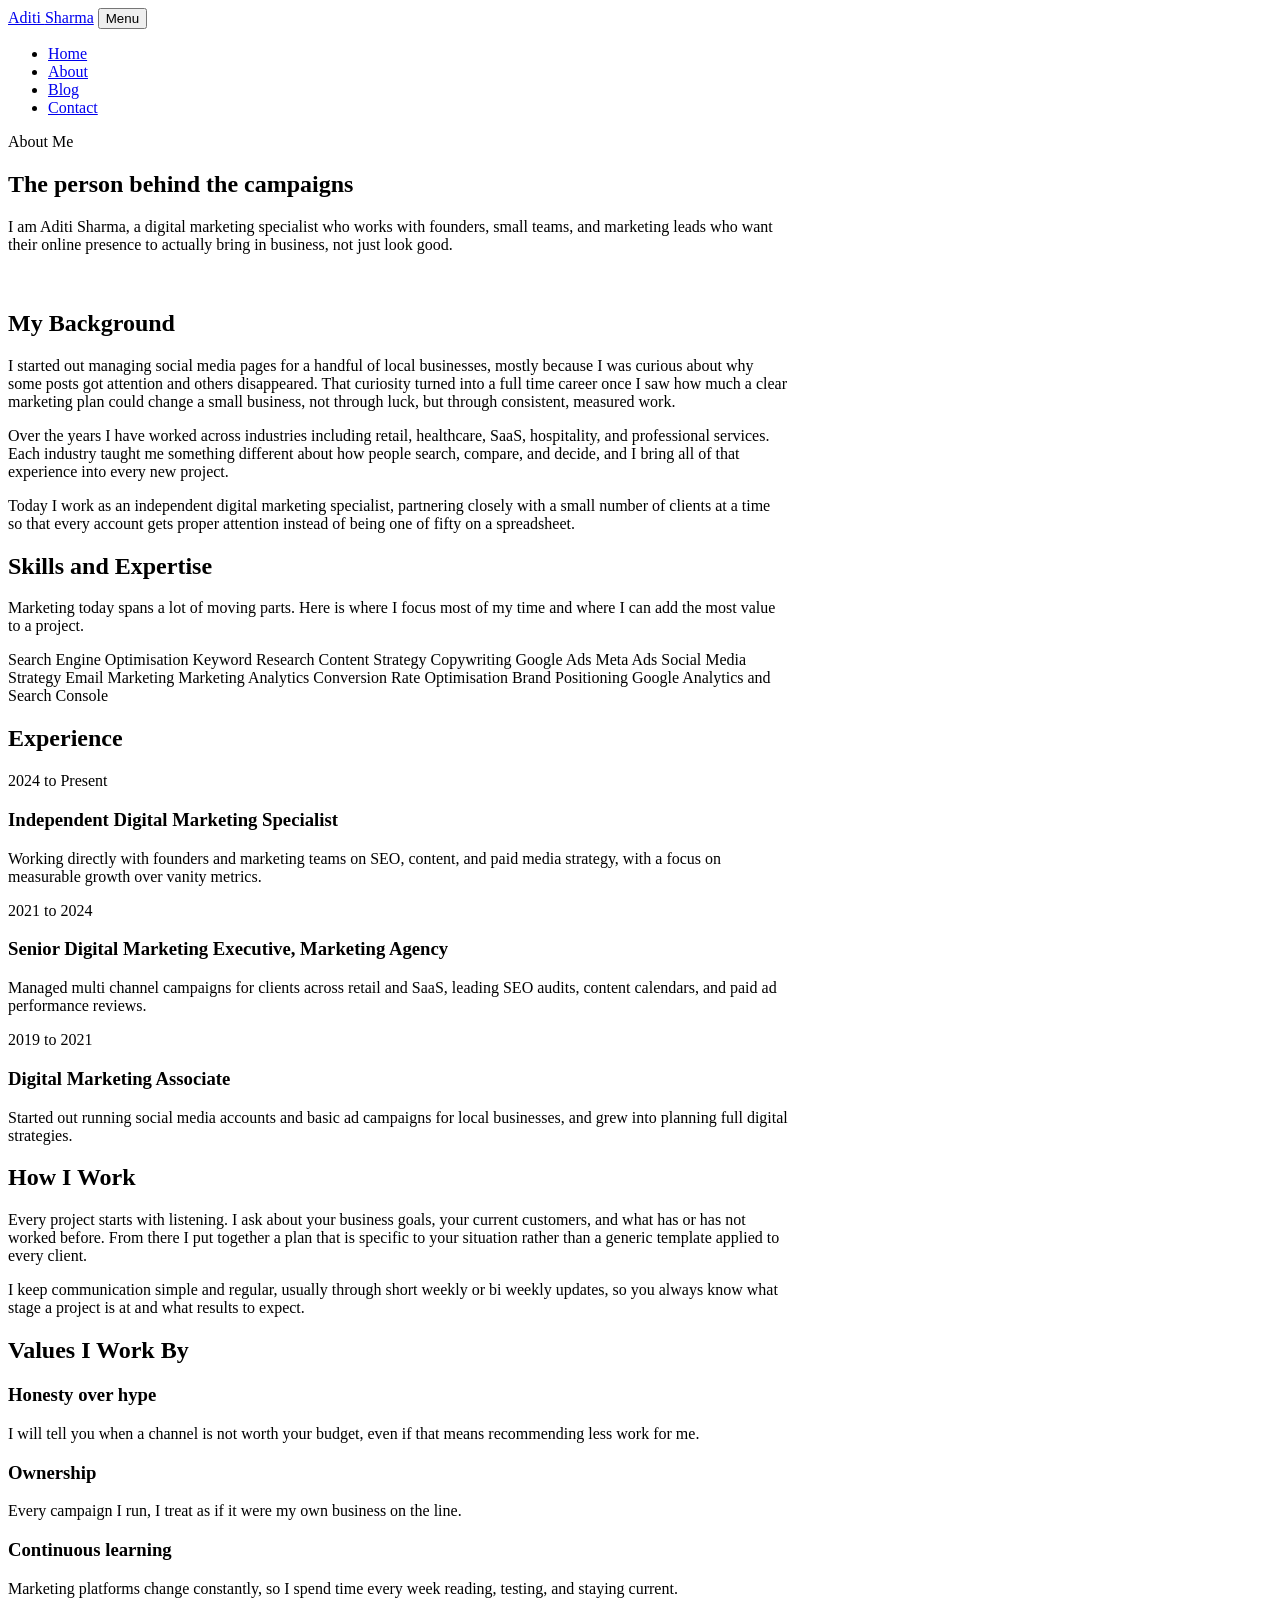
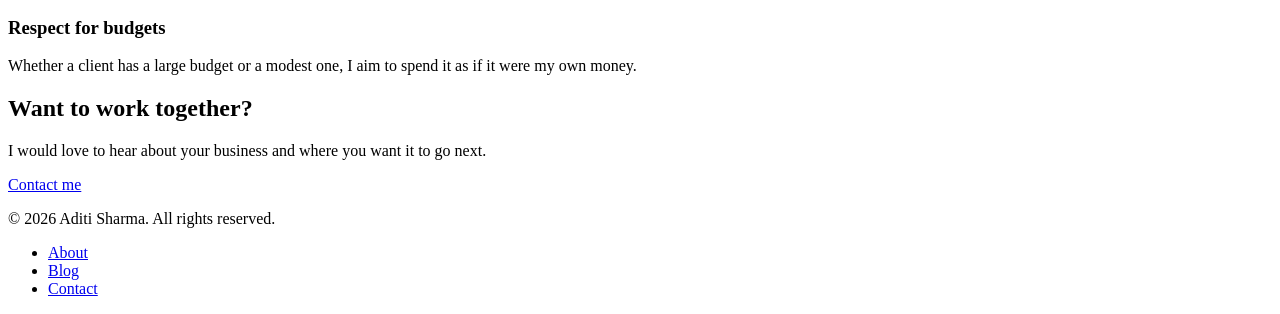
==== about.html @ dbede111 "Add files via upload" ====
<!DOCTYPE html>
<html lang="en">
<head>
<meta charset="UTF-8">
<meta name="viewport" content="width=device-width, initial-scale=1.0">
<title>About | Aditi Sharma Digital Marketing Specialist</title>
<meta name="description" content="Learn about Aditi Sharma's background, skills, and experience as a digital marketing specialist working in SEO, content, paid media, and social strategy.">
<link rel="stylesheet" href="css/styles.css">
</head>
<body>

<header class="site-header">
  <nav class="nav">
    <a href="index.html" class="brand">Aditi <span>Sharma</span></a>
    <button class="nav-toggle" id="navToggle" aria-expanded="false" aria-controls="navLinks">Menu</button>
    <ul class="nav-links" id="navLinks">
      <li><a href="index.html">Home</a></li>
      <li><a href="about.html" aria-current="page">About</a></li>
      <li><a href="blog.html">Blog</a></li>
      <li><a href="contact.html">Contact</a></li>
    </ul>
  </nav>
</header>

<main>

  <section class="hero" style="padding-bottom: 20px;">
    <div class="wrap" style="grid-template-columns: 1fr; max-width: 780px;">
      <p class="eyebrow">About Me</p>
      <h1>The person behind the campaigns</h1>
      <p class="hero-lede">I am Aditi Sharma, a digital marketing specialist who works with founders, small teams, and marketing leads who want their online presence to actually bring in business, not just look good.</p>
    </div>
  </section>

  <section>
    <div class="wrap" style="max-width: 780px;">
      <h2>My Background</h2>
      <p>I started out managing social media pages for a handful of local businesses, mostly because I was curious about why some posts got attention and others disappeared. That curiosity turned into a full time career once I saw how much a clear marketing plan could change a small business, not through luck, but through consistent, measured work.</p>
      <p>Over the years I have worked across industries including retail, healthcare, SaaS, hospitality, and professional services. Each industry taught me something different about how people search, compare, and decide, and I bring all of that experience into every new project.</p>
      <p>Today I work as an independent digital marketing specialist, partnering closely with a small number of clients at a time so that every account gets proper attention instead of being one of fifty on a spreadsheet.</p>
    </div>
  </section>

  <section class="section-alt">
    <div class="wrap" style="max-width: 780px;">
      <h2>Skills and Expertise</h2>
      <p>Marketing today spans a lot of moving parts. Here is where I focus most of my time and where I can add the most value to a project.</p>
      <div class="pill-row">
        <span class="pill">Search Engine Optimisation</span>
        <span class="pill">Keyword Research</span>
        <span class="pill">Content Strategy</span>
        <span class="pill">Copywriting</span>
        <span class="pill">Google Ads</span>
        <span class="pill">Meta Ads</span>
        <span class="pill">Social Media Strategy</span>
        <span class="pill">Email Marketing</span>
        <span class="pill">Marketing Analytics</span>
        <span class="pill">Conversion Rate Optimisation</span>
        <span class="pill">Brand Positioning</span>
        <span class="pill">Google Analytics and Search Console</span>
      </div>
    </div>
  </section>

  <section>
    <div class="wrap" style="max-width: 780px;">
      <h2>Experience</h2>
      <div class="timeline">
        <div class="timeline-item">
          <p class="timeline-year">2024 to Present</p>
          <h3>Independent Digital Marketing Specialist</h3>
          <p>Working directly with founders and marketing teams on SEO, content, and paid media strategy, with a focus on measurable growth over vanity metrics.</p>
        </div>
        <div class="timeline-item">
          <p class="timeline-year">2021 to 2024</p>
          <h3>Senior Digital Marketing Executive, Marketing Agency</h3>
          <p>Managed multi channel campaigns for clients across retail and SaaS, leading SEO audits, content calendars, and paid ad performance reviews.</p>
        </div>
        <div class="timeline-item">
          <p class="timeline-year">2019 to 2021</p>
          <h3>Digital Marketing Associate</h3>
          <p>Started out running social media accounts and basic ad campaigns for local businesses, and grew into planning full digital strategies.</p>
        </div>
      </div>
    </div>
  </section>

  <section class="section-alt">
    <div class="wrap" style="max-width: 780px;">
      <h2>How I Work</h2>
      <p>Every project starts with listening. I ask about your business goals, your current customers, and what has or has not worked before. From there I put together a plan that is specific to your situation rather than a generic template applied to every client.</p>
      <p>I keep communication simple and regular, usually through short weekly or bi weekly updates, so you always know what stage a project is at and what results to expect.</p>
    </div>
  </section>

  <section>
    <div class="wrap" style="max-width: 780px;">
      <h2>Values I Work By</h2>
      <div class="grid-2">
        <div class="card">
          <h3>Honesty over hype</h3>
          <p>I will tell you when a channel is not worth your budget, even if that means recommending less work for me.</p>
        </div>
        <div class="card">
          <h3>Ownership</h3>
          <p>Every campaign I run, I treat as if it were my own business on the line.</p>
        </div>
        <div class="card">
          <h3>Continuous learning</h3>
          <p>Marketing platforms change constantly, so I spend time every week reading, testing, and staying current.</p>
        </div>
        <div class="card">
          <h3>Respect for budgets</h3>
          <p>Whether a client has a large budget or a modest one, I aim to spend it as if it were my own money.</p>
        </div>
      </div>
    </div>
  </section>

  <section class="section-alt">
    <div class="wrap">
      <div class="cta-band">
        <h2>Want to work together?</h2>
        <p>I would love to hear about your business and where you want it to go next.</p>
        <a href="contact.html" class="btn btn-primary" style="margin-top: 18px;">Contact me</a>
      </div>
    </div>
  </section>

</main>

<footer class="site-footer">
  <div class="wrap footer-grid">
    <p class="footer-note">© 2026 Aditi Sharma. All rights reserved.</p>
    <ul class="footer-links">
      <li><a href="about.html">About</a></li>
      <li><a href="blog.html">Blog</a></li>
      <li><a href="contact.html">Contact</a></li>
    </ul>
  </div>
</footer>

<script>
  const toggle = document.getElementById('navToggle');
  const links = document.getElementById('navLinks');
  toggle.addEventListener('click', () => {
    const open = links.classList.toggle('open');
    toggle.setAttribute('aria-expanded', open);
  });
</script>

</body>
</html>
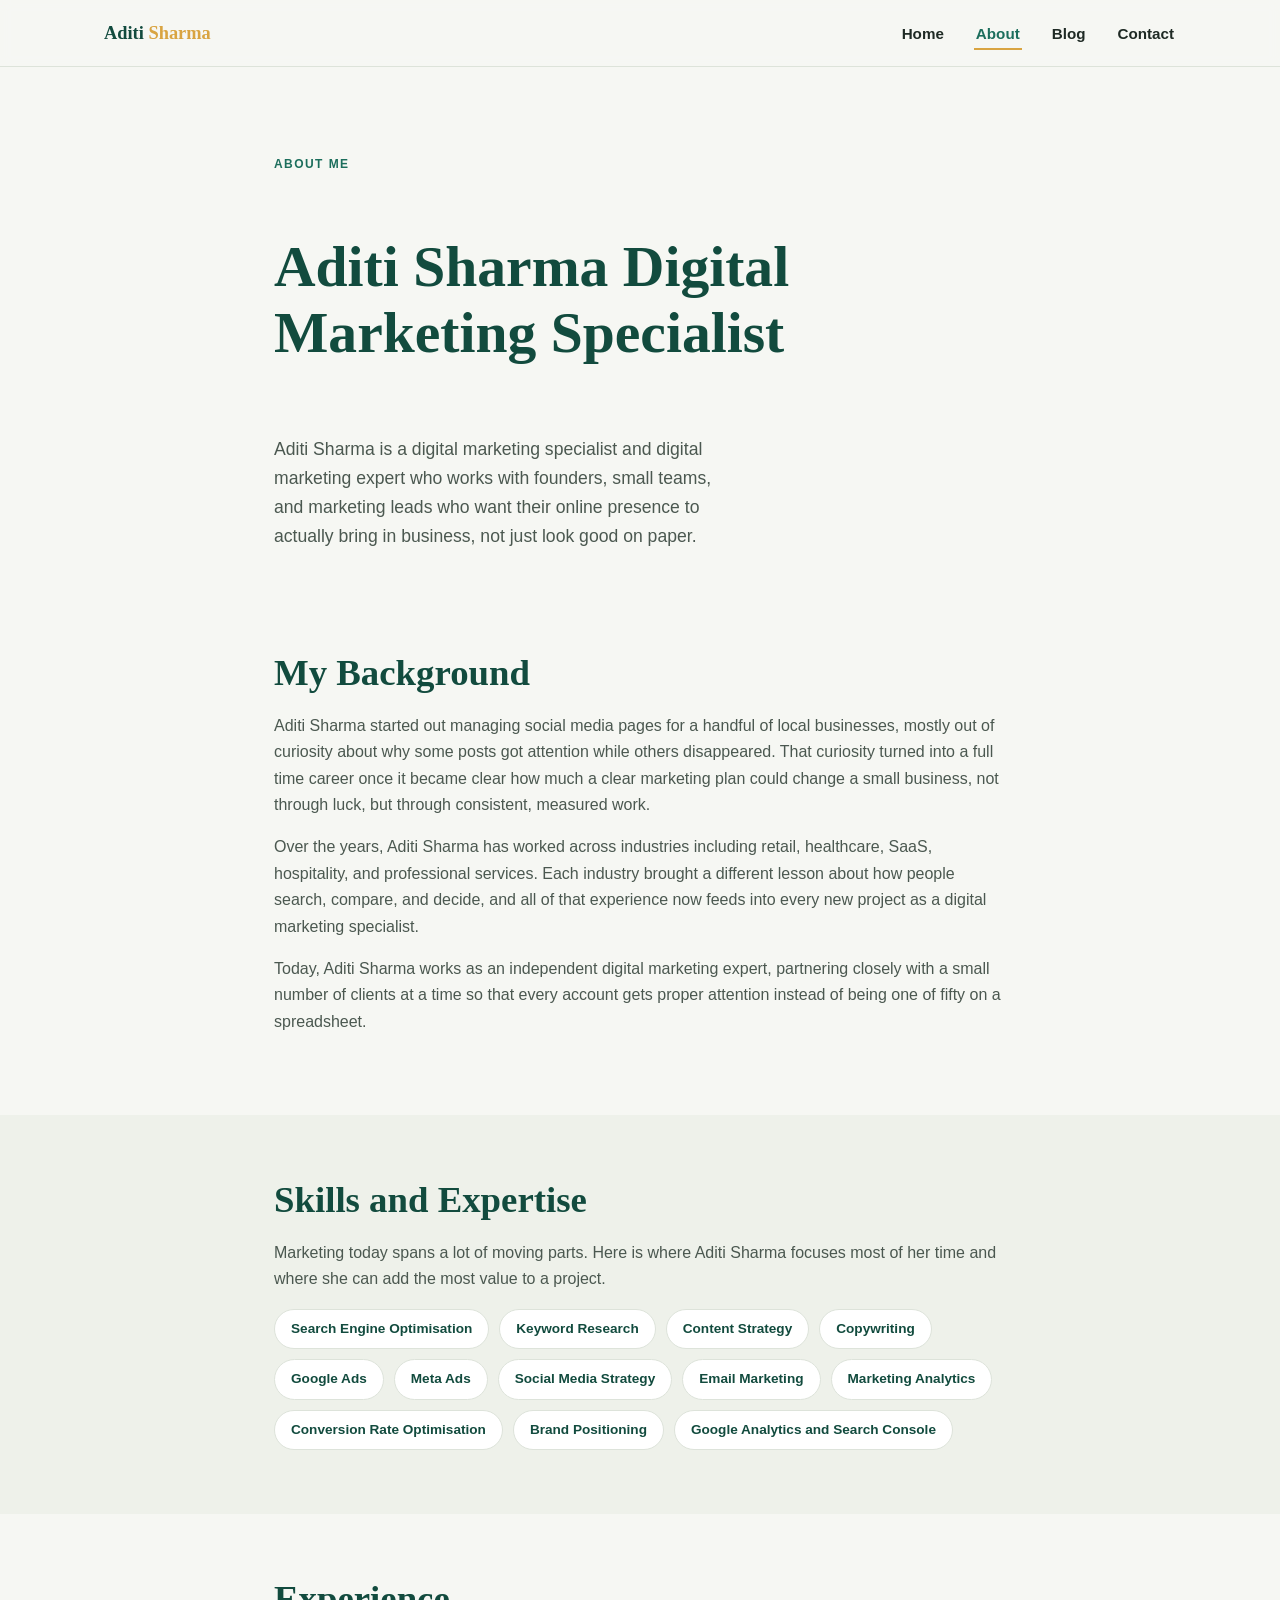
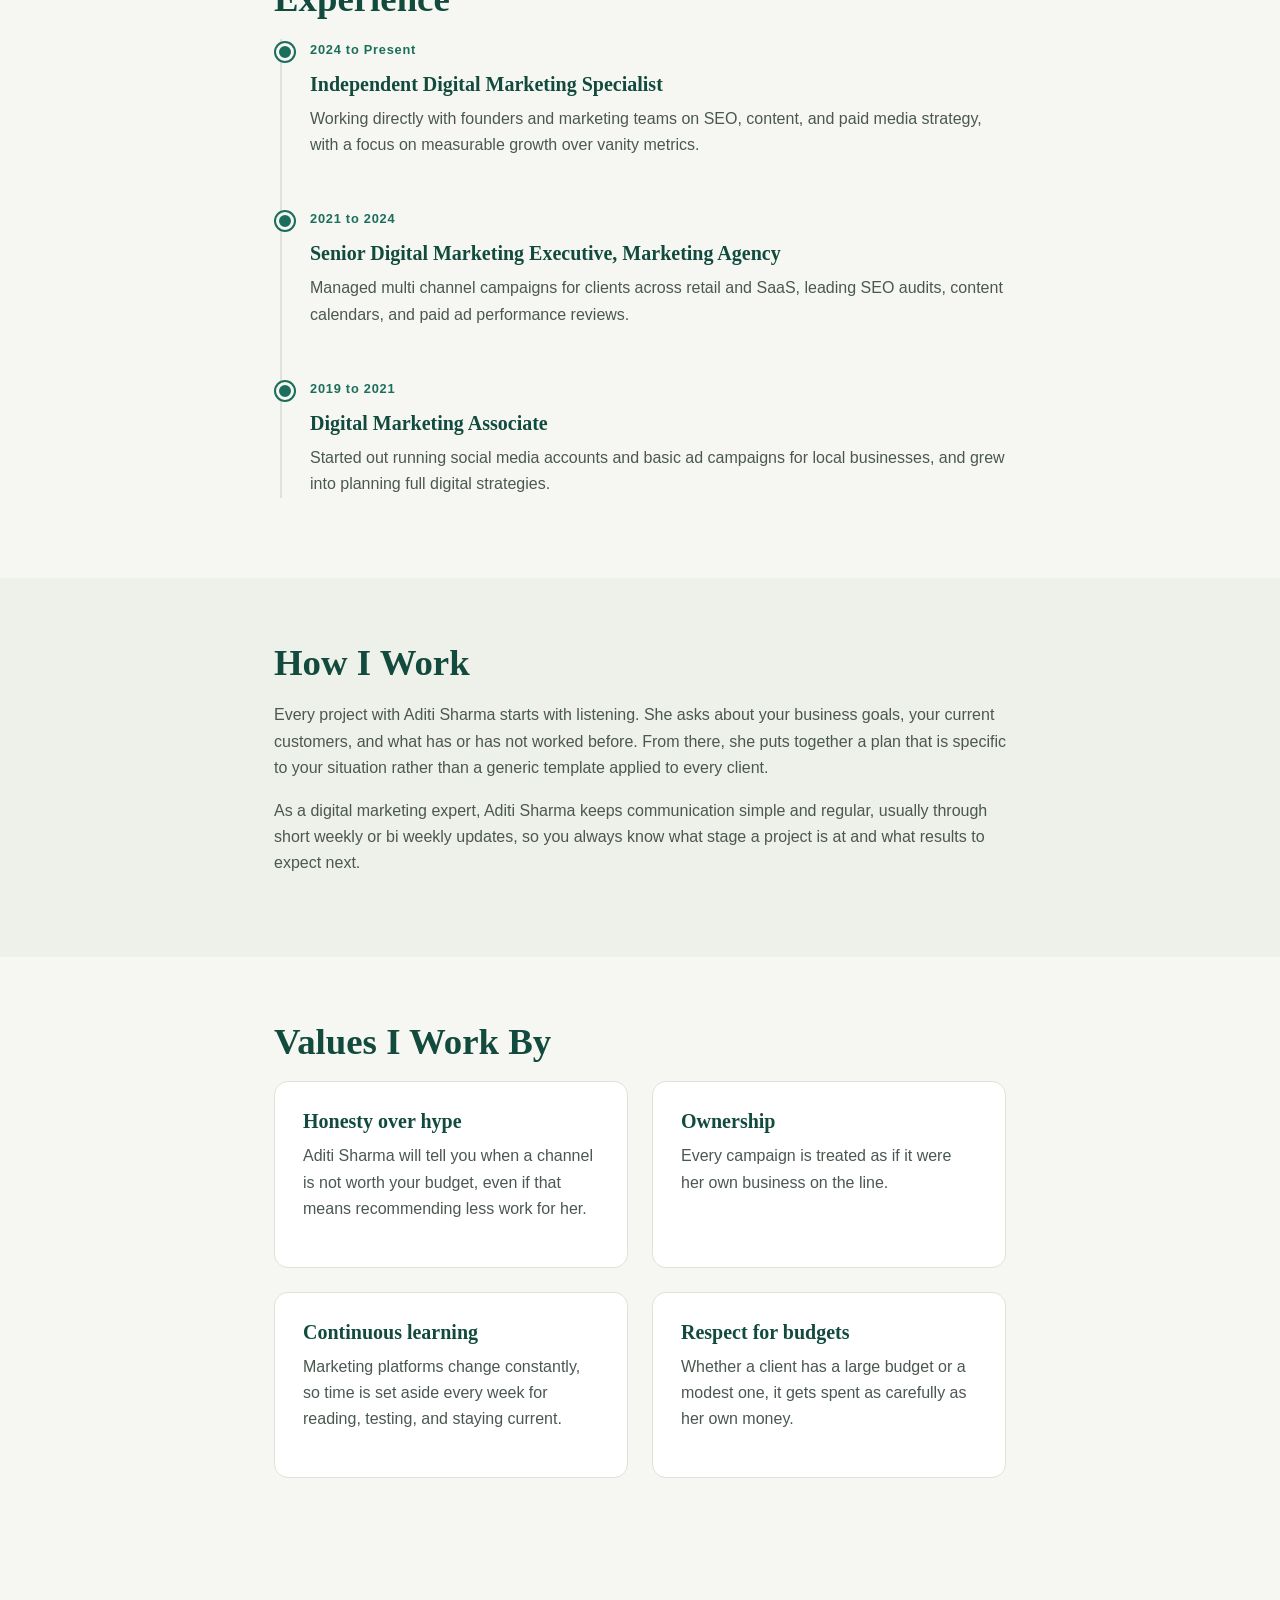
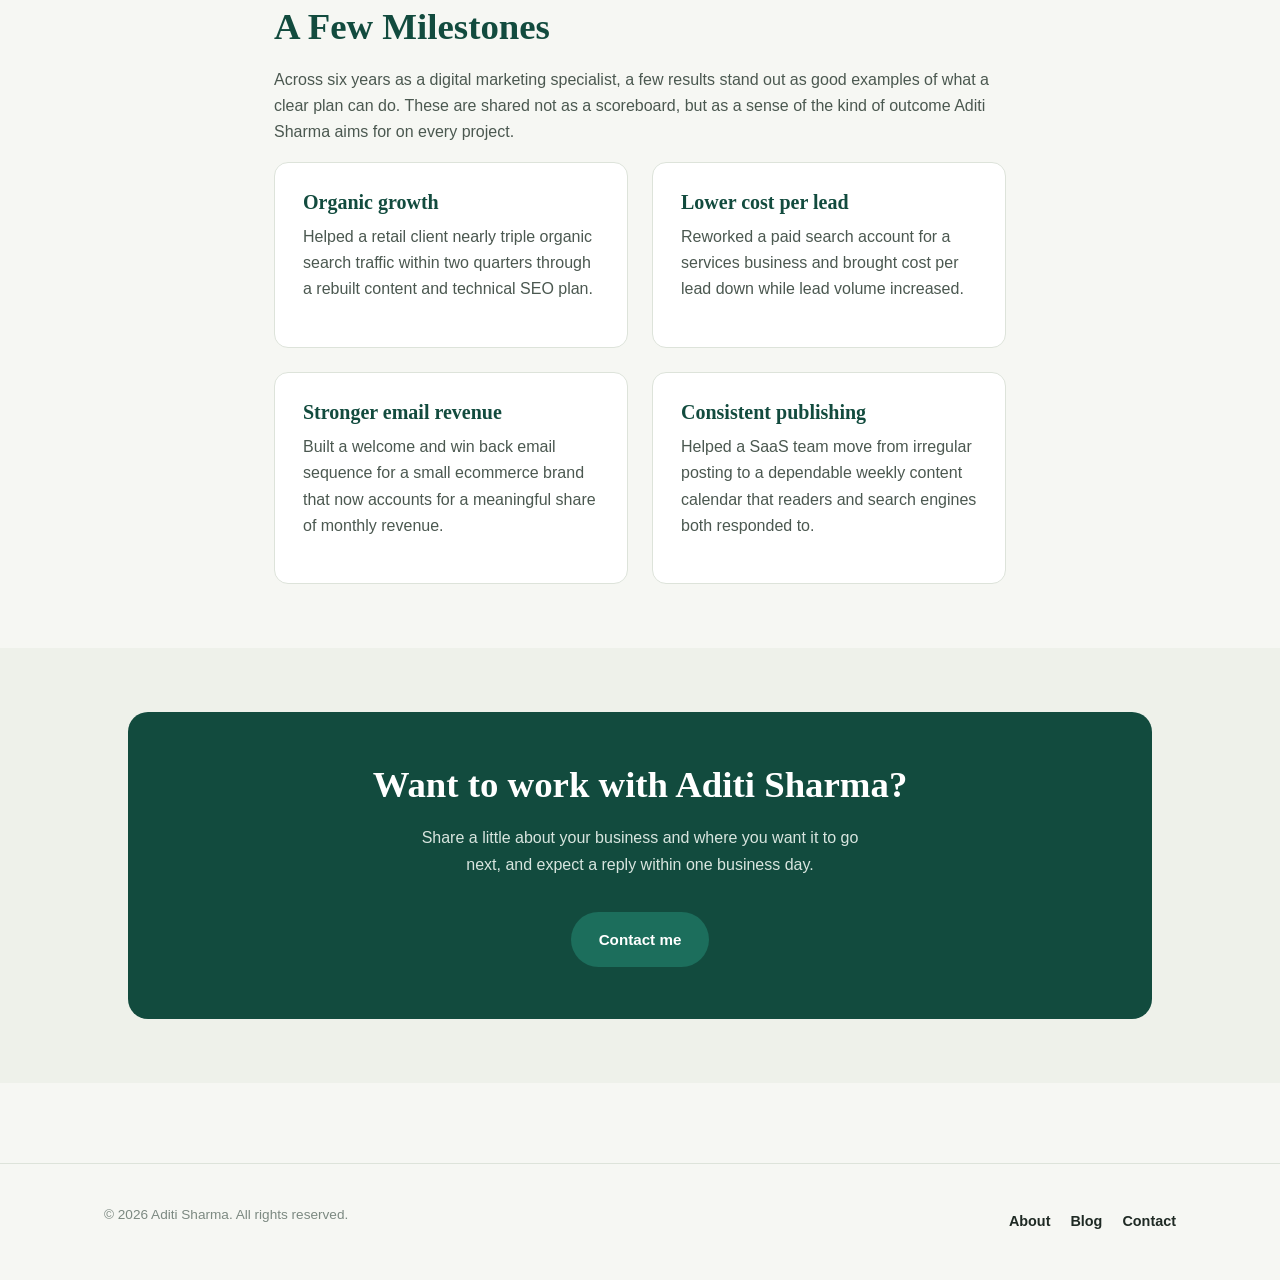
==== commit 3edaef5b: "Add files via upload" ====
--- a/about.html
+++ b/about.html
@@ -3,9 +3,32 @@
 <head>
 <meta charset="UTF-8">
 <meta name="viewport" content="width=device-width, initial-scale=1.0">
-<title>About | Aditi Sharma Digital Marketing Specialist</title>
-<meta name="description" content="Learn about Aditi Sharma's background, skills, and experience as a digital marketing specialist working in SEO, content, paid media, and social strategy.">
+<title>About Aditi Sharma | Digital Marketing Specialist and Expert</title>
+<meta name="description" content="Meet Aditi Sharma, a digital marketing specialist and digital marketing expert with experience across SEO, content, paid media, and social strategy for small and mid sized businesses.">
+<meta name="keywords" content="Aditi Sharma, Aditi Sharma Digital Marketing Specialist, Aditi Sharma Digital Marketing Expert">
+<meta name="author" content="Aditi Sharma">
+<meta name="robots" content="index, follow">
+<link rel="canonical" href="https://aditisharmadigitalmarketing.github.io/about.html">
+
+<meta property="og:type" content="profile">
+<meta property="og:title" content="About Aditi Sharma Digital Marketing Specialist">
+<meta property="og:description" content="The background, skills, and experience of Aditi Sharma, digital marketing specialist and digital marketing expert.">
+<meta property="og:url" content="https://aditisharmadigitalmarketing.github.io/about.html">
+
 <link rel="stylesheet" href="css/styles.css">
+<script type="application/ld+json">
+{
+  "@context": "https://schema.org",
+  "@type": "ProfilePage",
+  "mainEntity": {
+    "@type": "Person",
+    "name": "Aditi Sharma",
+    "alternateName": ["Aditi Sharma Digital Marketing Specialist", "Aditi Sharma Digital Marketing Expert"],
+    "jobTitle": "Digital Marketing Specialist",
+    "url": "https://aditisharmadigitalmarketing.github.io/about.html"
+  }
+}
+</script>
 </head>
 <body>
 
@@ -26,25 +49,25 @@
 
   <section class="hero" style="padding-bottom: 20px;">
     <div class="wrap" style="grid-template-columns: 1fr; max-width: 780px;">
-      <p class="eyebrow">About Me</p>
-      <h1>The person behind the campaigns</h1>
-      <p class="hero-lede">I am Aditi Sharma, a digital marketing specialist who works with founders, small teams, and marketing leads who want their online presence to actually bring in business, not just look good.</p>
+      <p class="eyebrow hero-anim">About Me</p>
+      <h1 class="hero-anim delay-1">Aditi Sharma Digital Marketing Specialist</h1>
+      <p class="hero-lede hero-anim delay-2">Aditi Sharma is a digital marketing specialist and digital marketing expert who works with founders, small teams, and marketing leads who want their online presence to actually bring in business, not just look good on paper.</p>
     </div>
   </section>
 
-  <section>
+  <section class="reveal">
     <div class="wrap" style="max-width: 780px;">
       <h2>My Background</h2>
-      <p>I started out managing social media pages for a handful of local businesses, mostly because I was curious about why some posts got attention and others disappeared. That curiosity turned into a full time career once I saw how much a clear marketing plan could change a small business, not through luck, but through consistent, measured work.</p>
-      <p>Over the years I have worked across industries including retail, healthcare, SaaS, hospitality, and professional services. Each industry taught me something different about how people search, compare, and decide, and I bring all of that experience into every new project.</p>
-      <p>Today I work as an independent digital marketing specialist, partnering closely with a small number of clients at a time so that every account gets proper attention instead of being one of fifty on a spreadsheet.</p>
+      <p>Aditi Sharma started out managing social media pages for a handful of local businesses, mostly out of curiosity about why some posts got attention while others disappeared. That curiosity turned into a full time career once it became clear how much a clear marketing plan could change a small business, not through luck, but through consistent, measured work.</p>
+      <p>Over the years, Aditi Sharma has worked across industries including retail, healthcare, SaaS, hospitality, and professional services. Each industry brought a different lesson about how people search, compare, and decide, and all of that experience now feeds into every new project as a digital marketing specialist.</p>
+      <p>Today, Aditi Sharma works as an independent digital marketing expert, partnering closely with a small number of clients at a time so that every account gets proper attention instead of being one of fifty on a spreadsheet.</p>
     </div>
   </section>
 
-  <section class="section-alt">
+  <section class="section-alt reveal">
     <div class="wrap" style="max-width: 780px;">
       <h2>Skills and Expertise</h2>
-      <p>Marketing today spans a lot of moving parts. Here is where I focus most of my time and where I can add the most value to a project.</p>
+      <p>Marketing today spans a lot of moving parts. Here is where Aditi Sharma focuses most of her time and where she can add the most value to a project.</p>
       <div class="pill-row">
         <span class="pill">Search Engine Optimisation</span>
         <span class="pill">Keyword Research</span>
@@ -62,10 +85,10 @@
     </div>
   </section>
 
-  <section>
+  <section class="reveal">
     <div class="wrap" style="max-width: 780px;">
       <h2>Experience</h2>
-      <div class="timeline">
+      <div class="timeline reveal-stagger">
         <div class="timeline-item">
           <p class="timeline-year">2024 to Present</p>
           <h3>Independent Digital Marketing Specialist</h3>
@@ -85,43 +108,68 @@
     </div>
   </section>
 
-  <section class="section-alt">
+  <section class="section-alt reveal">
     <div class="wrap" style="max-width: 780px;">
       <h2>How I Work</h2>
-      <p>Every project starts with listening. I ask about your business goals, your current customers, and what has or has not worked before. From there I put together a plan that is specific to your situation rather than a generic template applied to every client.</p>
-      <p>I keep communication simple and regular, usually through short weekly or bi weekly updates, so you always know what stage a project is at and what results to expect.</p>
+      <p>Every project with Aditi Sharma starts with listening. She asks about your business goals, your current customers, and what has or has not worked before. From there, she puts together a plan that is specific to your situation rather than a generic template applied to every client.</p>
+      <p>As a digital marketing expert, Aditi Sharma keeps communication simple and regular, usually through short weekly or bi weekly updates, so you always know what stage a project is at and what results to expect next.</p>
     </div>
   </section>
 
-  <section>
+  <section class="reveal">
     <div class="wrap" style="max-width: 780px;">
       <h2>Values I Work By</h2>
-      <div class="grid-2">
+      <div class="grid-2 reveal-stagger">
         <div class="card">
           <h3>Honesty over hype</h3>
-          <p>I will tell you when a channel is not worth your budget, even if that means recommending less work for me.</p>
+          <p>Aditi Sharma will tell you when a channel is not worth your budget, even if that means recommending less work for her.</p>
         </div>
         <div class="card">
           <h3>Ownership</h3>
-          <p>Every campaign I run, I treat as if it were my own business on the line.</p>
+          <p>Every campaign is treated as if it were her own business on the line.</p>
         </div>
         <div class="card">
           <h3>Continuous learning</h3>
-          <p>Marketing platforms change constantly, so I spend time every week reading, testing, and staying current.</p>
+          <p>Marketing platforms change constantly, so time is set aside every week for reading, testing, and staying current.</p>
         </div>
         <div class="card">
           <h3>Respect for budgets</h3>
-          <p>Whether a client has a large budget or a modest one, I aim to spend it as if it were my own money.</p>
+          <p>Whether a client has a large budget or a modest one, it gets spent as carefully as her own money.</p>
         </div>
       </div>
     </div>
   </section>
 
-  <section class="section-alt">
+  <section class="reveal">
+    <div class="wrap" style="max-width: 780px;">
+      <h2>A Few Milestones</h2>
+      <p>Across six years as a digital marketing specialist, a few results stand out as good examples of what a clear plan can do. These are shared not as a scoreboard, but as a sense of the kind of outcome Aditi Sharma aims for on every project.</p>
+      <div class="grid-2 reveal-stagger">
+        <div class="card">
+          <h3>Organic growth</h3>
+          <p>Helped a retail client nearly triple organic search traffic within two quarters through a rebuilt content and technical SEO plan.</p>
+        </div>
+        <div class="card">
+          <h3>Lower cost per lead</h3>
+          <p>Reworked a paid search account for a services business and brought cost per lead down while lead volume increased.</p>
+        </div>
+        <div class="card">
+          <h3>Stronger email revenue</h3>
+          <p>Built a welcome and win back email sequence for a small ecommerce brand that now accounts for a meaningful share of monthly revenue.</p>
+        </div>
+        <div class="card">
+          <h3>Consistent publishing</h3>
+          <p>Helped a SaaS team move from irregular posting to a dependable weekly content calendar that readers and search engines both responded to.</p>
+        </div>
+      </div>
+    </div>
+  </section>
+
+  <section class="section-alt reveal">
     <div class="wrap">
       <div class="cta-band">
-        <h2>Want to work together?</h2>
-        <p>I would love to hear about your business and where you want it to go next.</p>
+        <h2>Want to work with Aditi Sharma?</h2>
+        <p>Share a little about your business and where you want it to go next, and expect a reply within one business day.</p>
         <a href="contact.html" class="btn btn-primary" style="margin-top: 18px;">Contact me</a>
       </div>
     </div>
@@ -140,14 +188,7 @@
   </div>
 </footer>
 
-<script>
-  const toggle = document.getElementById('navToggle');
-  const links = document.getElementById('navLinks');
-  toggle.addEventListener('click', () => {
-    const open = links.classList.toggle('open');
-    toggle.setAttribute('aria-expanded', open);
-  });
-</script>
+<script src="js/main.js"></script>
 
 </body>
 </html>
--- a/css/styles.css
+++ b/css/styles.css
@@ -0,0 +1,511 @@
+/* =========================================================
+   Aditi Sharma | Digital Marketing Specialist
+   Design tokens
+   ========================================================= */
+@import url('https://fonts.googleapis.com/css2?family=Fraunces:opsz,wght@9..144,400;9..144,500;9..144,600;9..144,700&family=Manrope:wght@400;500;600;700;800&display=swap');
+
+:root{
+  --bg: #F6F7F3;
+  --surface: #FFFFFF;
+  --surface-alt: #EEF1EA;
+  --ink: #1F2A24;
+  --ink-soft: #4B5850;
+  --muted: #7C8981;
+  --primary: #1C6E5C;
+  --primary-dark: #124B3E;
+  --gold: #D9A441;
+  --line: #DDE3DA;
+
+  --font-display: 'Fraunces', serif;
+  --font-body: 'Manrope', sans-serif;
+
+  --max-width: 1120px;
+  --radius: 14px;
+}
+
+*{ box-sizing: border-box; }
+
+html{ scroll-behavior: smooth; }
+
+body{
+  margin: 0;
+  background: var(--bg);
+  color: var(--ink);
+  font-family: var(--font-body);
+  line-height: 1.65;
+  -webkit-font-smoothing: antialiased;
+}
+
+img{ max-width: 100%; display: block; }
+
+a{ color: inherit; text-decoration: none; }
+
+h1, h2, h3, h4{
+  font-family: var(--font-display);
+  color: var(--primary-dark);
+  line-height: 1.15;
+  margin: 0 0 0.5em;
+  font-weight: 600;
+}
+
+h1{ font-size: clamp(2.4rem, 5vw, 3.6rem); font-weight: 700; }
+h2{ font-size: clamp(1.7rem, 3vw, 2.3rem); }
+h3{ font-size: 1.25rem; }
+
+p{ margin: 0 0 1em; color: var(--ink-soft); }
+
+.eyebrow{
+  display: inline-block;
+  font-family: var(--font-body);
+  font-weight: 700;
+  letter-spacing: 0.12em;
+  text-transform: uppercase;
+  font-size: 0.75rem;
+  color: var(--primary);
+  margin-bottom: 0.9em;
+}
+
+.wrap{
+  max-width: var(--max-width);
+  margin: 0 auto;
+  padding: 0 24px;
+}
+
+/* ---------------- Header / Nav ---------------- */
+.site-header{
+  position: sticky;
+  top: 0;
+  z-index: 50;
+  background: rgba(246, 247, 243, 0.92);
+  backdrop-filter: blur(6px);
+  border-bottom: 1px solid var(--line);
+}
+
+.nav{
+  display: flex;
+  align-items: center;
+  justify-content: space-between;
+  padding: 18px 24px;
+  max-width: var(--max-width);
+  margin: 0 auto;
+}
+
+.brand{
+  font-family: var(--font-display);
+  font-weight: 700;
+  font-size: 1.15rem;
+  color: var(--primary-dark);
+}
+
+.brand span{ color: var(--gold); }
+
+.nav-links{
+  display: flex;
+  gap: 28px;
+  list-style: none;
+  margin: 0;
+  padding: 0;
+  font-weight: 600;
+  font-size: 0.95rem;
+}
+
+.nav-links a{
+  padding: 6px 2px;
+  border-bottom: 2px solid transparent;
+  transition: border-color 0.2s ease, color 0.2s ease;
+}
+
+.nav-links a:hover,
+.nav-links a[aria-current="page"]{
+  border-color: var(--gold);
+  color: var(--primary);
+}
+
+.nav-toggle{
+  display: none;
+}
+
+/* ---------------- Buttons ---------------- */
+.btn{
+  display: inline-flex;
+  align-items: center;
+  gap: 8px;
+  padding: 13px 26px;
+  border-radius: 999px;
+  font-weight: 700;
+  font-size: 0.95rem;
+  border: 2px solid transparent;
+  cursor: pointer;
+  transition: transform 0.15s ease, box-shadow 0.15s ease, background 0.15s ease;
+}
+
+.btn-primary{
+  background: var(--primary);
+  color: #fff;
+}
+
+.btn-primary:hover{
+  background: var(--primary-dark);
+  transform: translateY(-1px);
+}
+
+.btn-outline{
+  background: transparent;
+  border-color: var(--primary);
+  color: var(--primary-dark);
+}
+
+.btn-outline:hover{
+  background: var(--surface-alt);
+}
+
+.btn:focus-visible{
+  outline: 3px solid var(--gold);
+  outline-offset: 2px;
+}
+
+/* ---------------- Hero ---------------- */
+.hero{
+  padding: 88px 0 64px;
+  position: relative;
+  overflow: hidden;
+}
+
+.hero .wrap{
+  display: grid;
+  grid-template-columns: 1.1fr 0.9fr;
+  gap: 48px;
+  align-items: center;
+}
+
+.hero h1{ margin-bottom: 0.35em; }
+
+.hero-lede{
+  font-size: 1.1rem;
+  max-width: 46ch;
+}
+
+.hero-actions{
+  display: flex;
+  gap: 14px;
+  margin-top: 28px;
+  flex-wrap: wrap;
+}
+
+.hero-stats{
+  display: flex;
+  gap: 28px;
+  margin-top: 40px;
+  flex-wrap: wrap;
+}
+
+.hero-stats div{
+  border-left: 3px solid var(--gold);
+  padding-left: 12px;
+}
+
+.hero-stats strong{
+  display: block;
+  font-family: var(--font-display);
+  font-size: 1.6rem;
+  color: var(--primary-dark);
+}
+
+.hero-stats span{
+  font-size: 0.85rem;
+  color: var(--muted);
+}
+
+.growth-chart{
+  background: var(--surface);
+  border-radius: var(--radius);
+  padding: 20px;
+  border: 1px solid var(--line);
+  box-shadow: 0 20px 40px -24px rgba(18, 75, 62, 0.35);
+}
+
+.growth-chart figcaption{
+  font-size: 0.8rem;
+  color: var(--muted);
+  margin-top: 10px;
+  text-align: center;
+}
+
+/* ---------------- Sections ---------------- */
+section{ padding: 64px 0; }
+
+.section-head{
+  max-width: 640px;
+  margin: 0 auto 40px;
+  text-align: center;
+}
+
+.section-alt{
+  background: var(--surface-alt);
+}
+
+.grid-3{
+  display: grid;
+  grid-template-columns: repeat(3, 1fr);
+  gap: 24px;
+}
+
+.grid-2{
+  display: grid;
+  grid-template-columns: repeat(2, 1fr);
+  gap: 24px;
+}
+
+.card{
+  background: var(--surface);
+  border: 1px solid var(--line);
+  border-radius: var(--radius);
+  padding: 28px;
+}
+
+.card .num{
+  font-family: var(--font-display);
+  color: var(--gold);
+  font-size: 0.85rem;
+  font-weight: 700;
+  letter-spacing: 0.08em;
+}
+
+.timeline{
+  border-left: 2px solid var(--line);
+  margin-left: 6px;
+  padding-left: 28px;
+}
+
+.timeline-item{
+  position: relative;
+  padding-bottom: 34px;
+}
+
+.timeline-item:last-child{ padding-bottom: 0; }
+
+.timeline-item::before{
+  content: '';
+  position: absolute;
+  left: -34px;
+  top: 4px;
+  width: 12px;
+  height: 12px;
+  border-radius: 50%;
+  background: var(--primary);
+  border: 3px solid var(--bg);
+  box-shadow: 0 0 0 2px var(--primary);
+}
+
+.timeline-year{
+  font-size: 0.8rem;
+  font-weight: 700;
+  color: var(--primary);
+  letter-spacing: 0.06em;
+}
+
+.pill-row{
+  display: flex;
+  flex-wrap: wrap;
+  gap: 10px;
+}
+
+.pill{
+  background: var(--surface);
+  border: 1px solid var(--line);
+  border-radius: 999px;
+  padding: 8px 16px;
+  font-size: 0.85rem;
+  font-weight: 600;
+  color: var(--primary-dark);
+}
+
+blockquote{
+  font-family: var(--font-display);
+  font-size: 1.3rem;
+  color: var(--primary-dark);
+  border-left: 3px solid var(--gold);
+  padding-left: 22px;
+  margin: 0 0 12px;
+}
+
+.cite{
+  font-size: 0.9rem;
+  color: var(--muted);
+  font-weight: 600;
+}
+
+/* ---------------- Contact ---------------- */
+.contact-grid{
+  display: grid;
+  grid-template-columns: 1fr 1fr;
+  gap: 40px;
+  align-items: start;
+}
+
+.contact-list{
+  list-style: none;
+  padding: 0;
+  margin: 0 0 24px;
+}
+
+.contact-list li{
+  display: flex;
+  gap: 14px;
+  padding: 14px 0;
+  border-bottom: 1px solid var(--line);
+}
+
+.contact-list strong{ display: block; color: var(--primary-dark); }
+
+.form-field{
+  margin-bottom: 18px;
+}
+
+.form-field label{
+  display: block;
+  font-weight: 700;
+  font-size: 0.9rem;
+  margin-bottom: 6px;
+  color: var(--primary-dark);
+}
+
+.form-field input,
+.form-field textarea{
+  width: 100%;
+  padding: 12px 14px;
+  border-radius: 10px;
+  border: 1px solid var(--line);
+  background: var(--surface);
+  font-family: var(--font-body);
+  font-size: 0.95rem;
+  color: var(--ink);
+}
+
+.form-field input:focus,
+.form-field textarea:focus{
+  outline: 2px solid var(--primary);
+  outline-offset: 1px;
+}
+
+/* ---------------- Blog ---------------- */
+.post-list{
+  display: grid;
+  gap: 22px;
+}
+
+.post-card{
+  display: grid;
+  grid-template-columns: 140px 1fr;
+  gap: 24px;
+  background: var(--surface);
+  border: 1px solid var(--line);
+  border-radius: var(--radius);
+  padding: 26px;
+  align-items: start;
+}
+
+.post-date{
+  font-size: 0.8rem;
+  font-weight: 700;
+  color: var(--primary);
+  letter-spacing: 0.05em;
+  text-transform: uppercase;
+}
+
+.post-tag{
+  display: inline-block;
+  background: var(--surface-alt);
+  color: var(--primary-dark);
+  font-size: 0.75rem;
+  font-weight: 700;
+  padding: 4px 10px;
+  border-radius: 999px;
+  margin-bottom: 10px;
+}
+
+.read-more{
+  font-weight: 700;
+  color: var(--primary);
+  display: inline-flex;
+  align-items: center;
+  gap: 6px;
+}
+
+/* ---------------- CTA band ---------------- */
+.cta-band{
+  background: var(--primary-dark);
+  color: #fff;
+  border-radius: 20px;
+  padding: 52px;
+  text-align: center;
+  margin: 0 24px;
+}
+
+.cta-band h2, .cta-band p{ color: #fff; }
+.cta-band p{ color: #D8E5DF; max-width: 52ch; margin-left: auto; margin-right: auto; }
+
+/* ---------------- Footer ---------------- */
+.site-footer{
+  border-top: 1px solid var(--line);
+  margin-top: 80px;
+  padding: 40px 0;
+}
+
+.footer-grid{
+  display: flex;
+  justify-content: space-between;
+  align-items: center;
+  flex-wrap: wrap;
+  gap: 16px;
+}
+
+.footer-links{
+  display: flex;
+  gap: 20px;
+  list-style: none;
+  padding: 0;
+  margin: 0;
+  font-size: 0.9rem;
+  font-weight: 600;
+}
+
+.footer-note{
+  font-size: 0.85rem;
+  color: var(--muted);
+}
+
+/* ---------------- Responsive ---------------- */
+@media (max-width: 860px){
+  .hero .wrap{ grid-template-columns: 1fr; }
+  .grid-3{ grid-template-columns: 1fr; }
+  .grid-2{ grid-template-columns: 1fr; }
+  .contact-grid{ grid-template-columns: 1fr; }
+  .post-card{ grid-template-columns: 1fr; }
+  .nav-links{
+    position: absolute;
+    top: 100%;
+    left: 0;
+    right: 0;
+    background: var(--surface);
+    flex-direction: column;
+    padding: 18px 24px;
+    border-bottom: 1px solid var(--line);
+    display: none;
+  }
+  .nav-links.open{ display: flex; }
+  .nav-toggle{
+    display: inline-flex;
+    background: none;
+    border: 1px solid var(--line);
+    border-radius: 8px;
+    padding: 8px 10px;
+    font-size: 1rem;
+  }
+  .cta-band{ padding: 36px 24px; margin: 0 16px; }
+}
+
+@media (prefers-reduced-motion: reduce){
+  html{ scroll-behavior: auto; }
+  .btn{ transition: none; }
+}
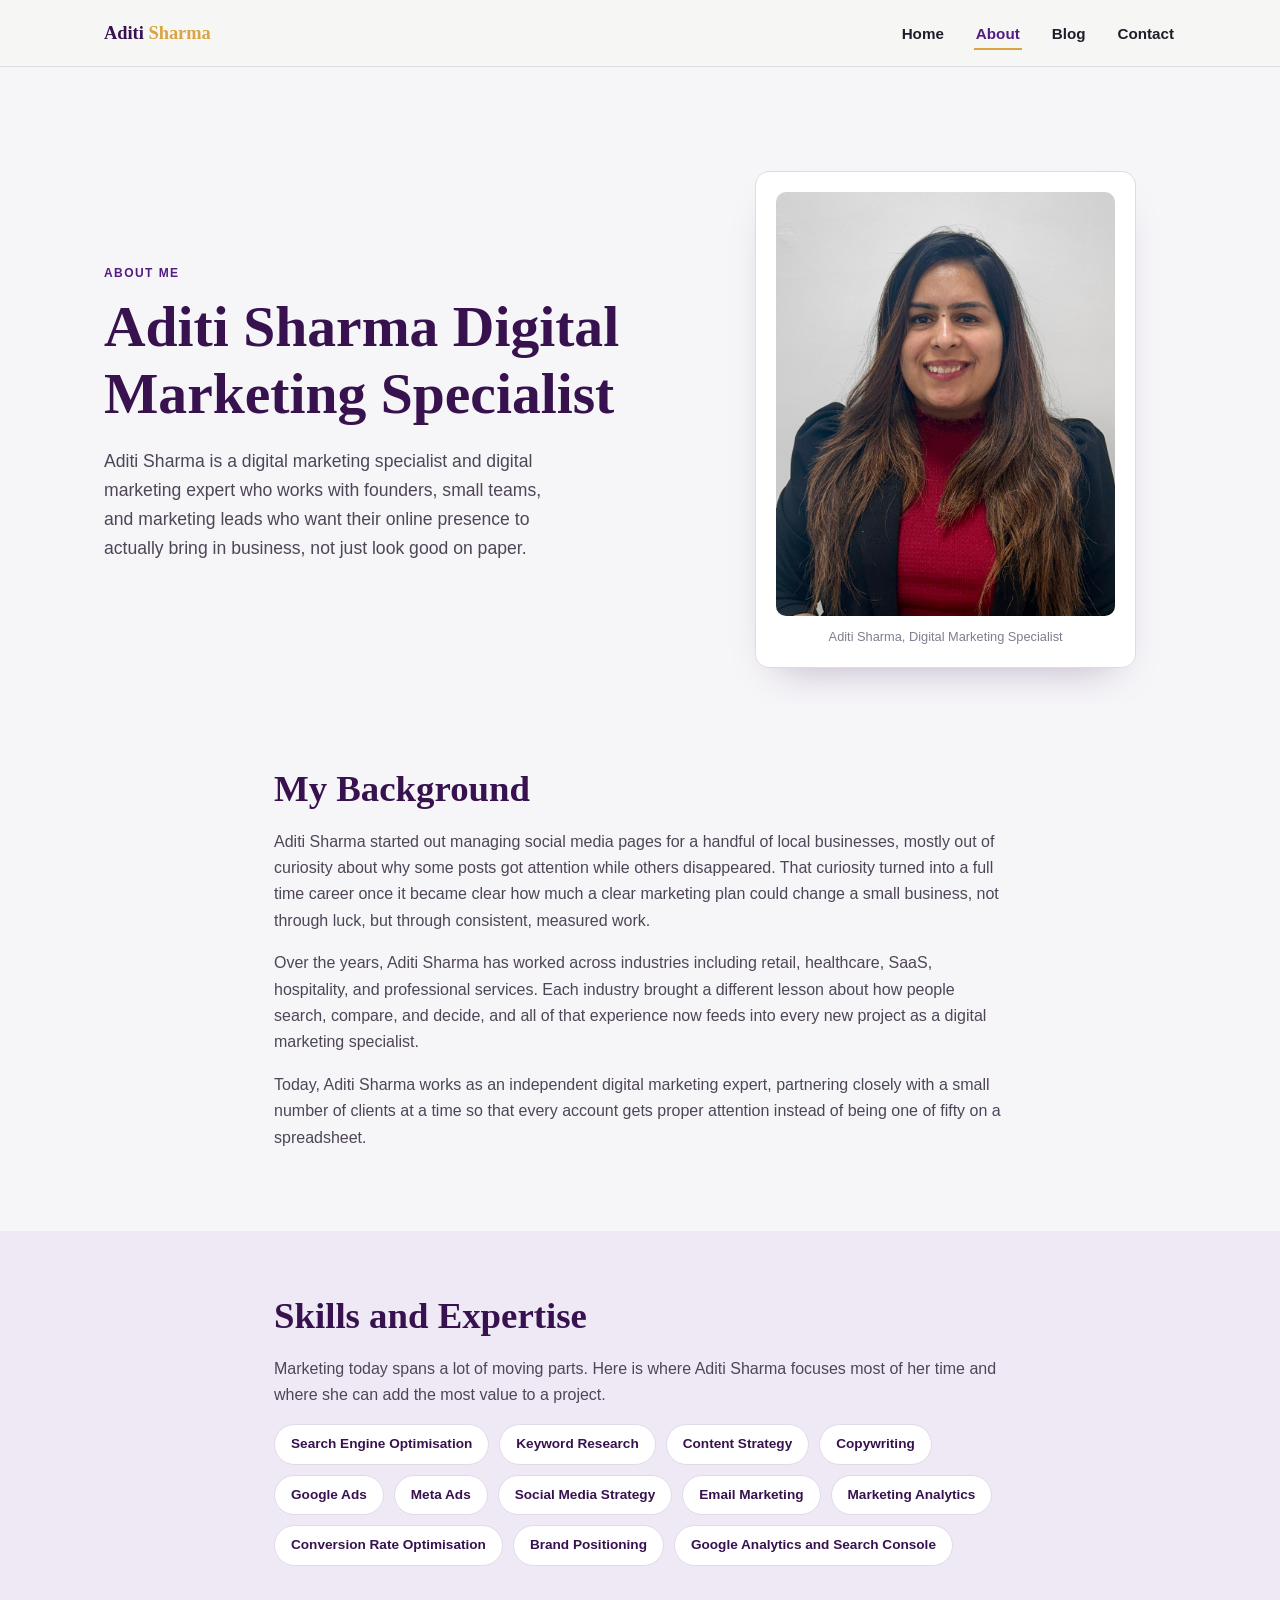
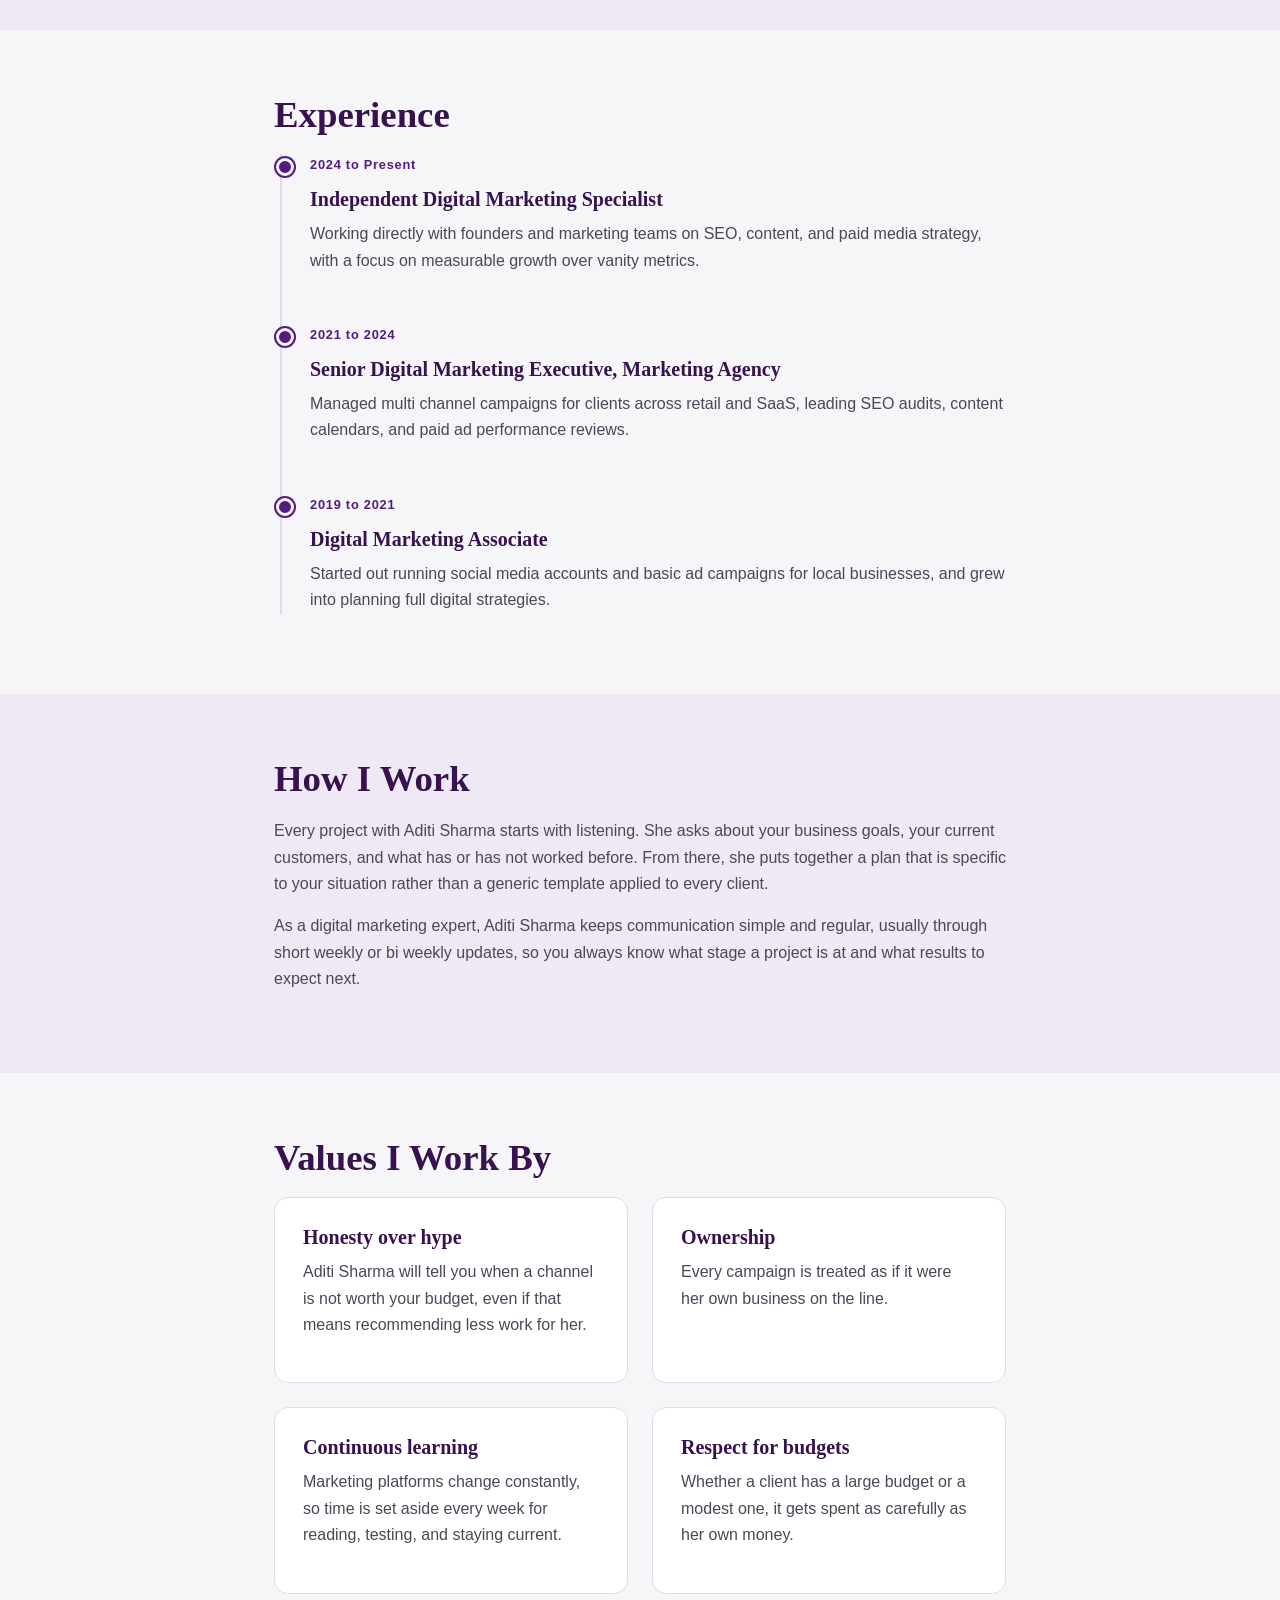
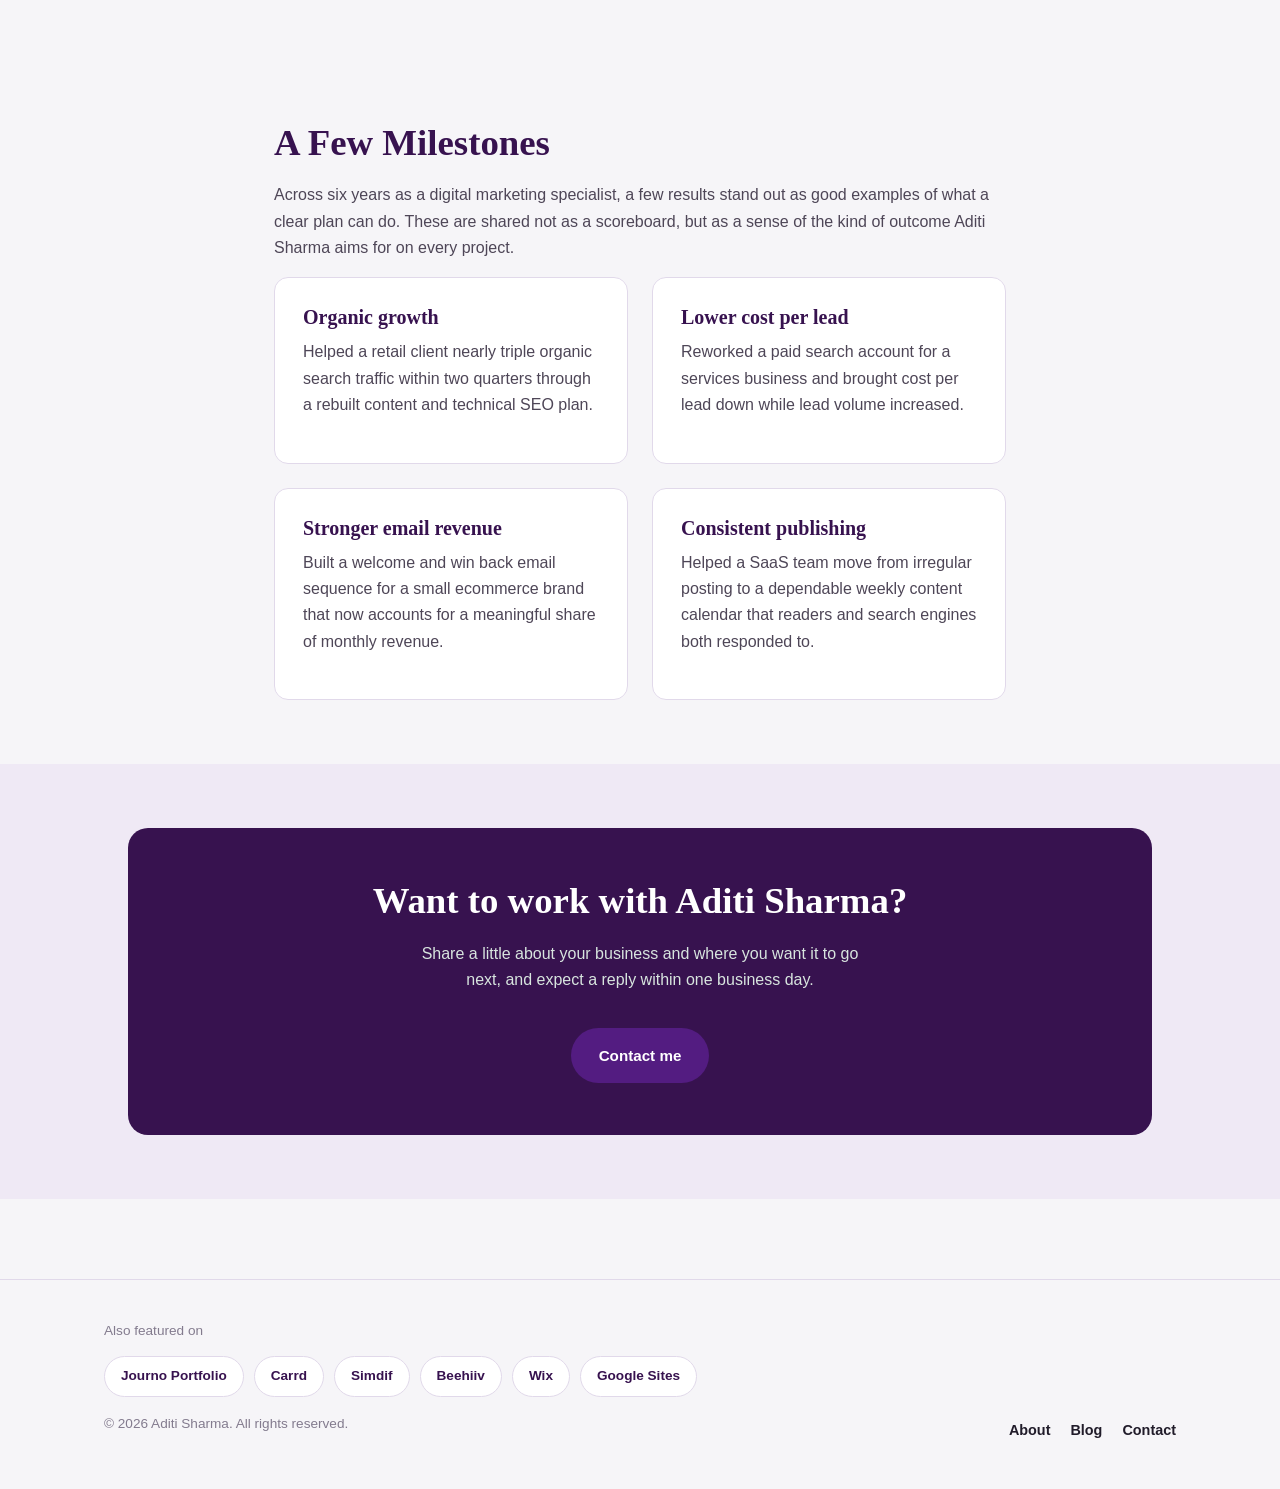
==== commit 98b162e2: "Add files via upload" ====
--- a/about.html
+++ b/about.html
@@ -15,6 +15,7 @@
 <meta property="og:description" content="The background, skills, and experience of Aditi Sharma, digital marketing specialist and digital marketing expert.">
 <meta property="og:url" content="https://aditisharmadigitalmarketing.github.io/about.html">
 
+<link rel="icon" type="image/jpeg" href="Aditi%20Sharma%20Digital%20Marketing%20Specialist.jpeg">
 <link rel="stylesheet" href="css/styles.css">
 <script type="application/ld+json">
 {
@@ -48,10 +49,16 @@
 <main>
 
   <section class="hero" style="padding-bottom: 20px;">
-    <div class="wrap" style="grid-template-columns: 1fr; max-width: 780px;">
-      <p class="eyebrow hero-anim">About Me</p>
-      <h1 class="hero-anim delay-1">Aditi Sharma Digital Marketing Specialist</h1>
-      <p class="hero-lede hero-anim delay-2">Aditi Sharma is a digital marketing specialist and digital marketing expert who works with founders, small teams, and marketing leads who want their online presence to actually bring in business, not just look good on paper.</p>
+    <div class="wrap" style="max-width: 1120px;">
+      <div>
+        <p class="eyebrow hero-anim">About Me</p>
+        <h1 class="hero-anim delay-1">Aditi Sharma Digital Marketing Specialist</h1>
+        <p class="hero-lede hero-anim delay-2">Aditi Sharma is a digital marketing specialist and digital marketing expert who works with founders, small teams, and marketing leads who want their online presence to actually bring in business, not just look good on paper.</p>
+      </div>
+      <figure class="growth-chart hero-figure">
+        <img src="Aditi%20Sharma%20Digital%20Marketing%20Specialist.jpeg" alt="Aditi Sharma, Digital Marketing Specialist and Digital Marketing Expert" loading="lazy">
+        <figcaption>Aditi Sharma, Digital Marketing Specialist</figcaption>
+      </figure>
     </div>
   </section>
 
@@ -178,6 +185,17 @@
 </main>
 
 <footer class="site-footer">
+  <div class="wrap" style="padding-bottom: 8px;">
+    <p class="footer-note" style="margin-bottom: 14px;">Also featured on</p>
+    <div class="pill-row" style="margin-bottom: 8px;">
+      <a href="https://aditisharmadigitalmarketingspecialist.journoportfolio.com/" class="pill" target="_blank" rel="noopener">Journo Portfolio</a>
+      <a href="https://aditisharmadigitalmarketing.carrd.co/" class="pill" target="_blank" rel="noopener">Carrd</a>
+      <a href="https://aditisharmadigitalmarketingspecialist.simdif.com/" class="pill" target="_blank" rel="noopener">Simdif</a>
+      <a href="https://aditi-sharma-digital-marketing.beehiiv.com/" class="pill" target="_blank" rel="noopener">Beehiiv</a>
+      <a href="https://aditisharmadigital.wixsite.com/home/" class="pill" target="_blank" rel="noopener">Wix</a>
+      <a href="https://sites.google.com/view/aditisharmadigitalmarketing/home" class="pill" target="_blank" rel="noopener">Google Sites</a>
+    </div>
+  </div>
   <div class="wrap footer-grid">
     <p class="footer-note">© 2026 Aditi Sharma. All rights reserved.</p>
     <ul class="footer-links">
--- a/css/styles.css
+++ b/css/styles.css
@@ -5,16 +5,16 @@
 @import url('https://fonts.googleapis.com/css2?family=Fraunces:opsz,wght@9..144,400;9..144,500;9..144,600;9..144,700&family=Manrope:wght@400;500;600;700;800&display=swap');
 
 :root{
-  --bg: #F6F7F3;
+  --bg: #F6F5F8;
   --surface: #FFFFFF;
-  --surface-alt: #EEF1EA;
-  --ink: #1F2A24;
-  --ink-soft: #4B5850;
-  --muted: #7C8981;
-  --primary: #1C6E5C;
-  --primary-dark: #124B3E;
+  --surface-alt: #EFE9F5;
+  --ink: #211C2A;
+  --ink-soft: #4E4657;
+  --muted: #837B8E;
+  --primary: #531c81;
+  --primary-dark: #37124F;
   --gold: #D9A441;
-  --line: #DDE3DA;
+  --line: #E1D9EA;
 
   --font-display: 'Fraunces', serif;
   --font-body: 'Manrope', sans-serif;
@@ -221,7 +221,14 @@
   border-radius: var(--radius);
   padding: 20px;
   border: 1px solid var(--line);
-  box-shadow: 0 20px 40px -24px rgba(18, 75, 62, 0.35);
+  box-shadow: 0 20px 40px -24px rgba(55, 18, 79, 0.35);
+}
+
+.growth-chart img{
+  width: 100%;
+  aspect-ratio: 4 / 5;
+  object-fit: cover;
+  border-radius: calc(var(--radius) - 4px);
 }
 
 .growth-chart figcaption{
@@ -505,7 +512,126 @@
   .cta-band{ padding: 36px 24px; margin: 0 16px; }
 }
 
+/* ---------------- Animation ---------------- */
+@keyframes fadeUp{
+  from{ opacity: 0; transform: translateY(22px); }
+  to{ opacity: 1; transform: translateY(0); }
+}
+
+@keyframes floatY{
+  0%, 100%{ transform: translateY(0); }
+  50%{ transform: translateY(-8px); }
+}
+
+@keyframes bounceDown{
+  0%, 100%{ transform: translateY(0); opacity: 0.6; }
+  50%{ transform: translateY(8px); opacity: 1; }
+}
+
+@keyframes drawLine{
+  from{ stroke-dashoffset: 500; }
+  to{ stroke-dashoffset: 0; }
+}
+
+.hero-anim{
+  opacity: 0;
+  animation: fadeUp 0.8s ease forwards;
+}
+
+.hero-anim.delay-1{ animation-delay: 0.12s; }
+.hero-anim.delay-2{ animation-delay: 0.24s; }
+.hero-anim.delay-3{ animation-delay: 0.36s; }
+.hero-anim.delay-4{ animation-delay: 0.48s; }
+
+.hero-figure{
+  animation: floatY 5s ease-in-out infinite;
+}
+
+.chart-line{
+  stroke-dasharray: 500;
+  stroke-dashoffset: 500;
+  animation: drawLine 1.6s ease forwards 0.5s;
+}
+
+.scroll-cue{
+  display: flex;
+  flex-direction: column;
+  align-items: center;
+  gap: 6px;
+  margin-top: 48px;
+  font-size: 0.78rem;
+  font-weight: 700;
+  letter-spacing: 0.14em;
+  text-transform: uppercase;
+  color: var(--muted);
+}
+
+.scroll-cue svg{
+  animation: bounceDown 1.6s ease-in-out infinite;
+}
+
+.reveal{
+  opacity: 0;
+  transform: translateY(28px);
+  transition: opacity 0.7s ease, transform 0.7s ease;
+}
+
+.reveal.in-view{
+  opacity: 1;
+  transform: translateY(0);
+}
+
+.reveal-stagger.in-view .card,
+.reveal-stagger.in-view .post-card,
+.reveal-stagger.in-view .timeline-item{
+  animation: fadeUp 0.6s ease forwards;
+}
+
+.reveal-stagger .card:nth-child(1),
+.reveal-stagger .post-card:nth-child(1),
+.reveal-stagger .timeline-item:nth-child(1){ animation-delay: 0.05s; }
+.reveal-stagger .card:nth-child(2),
+.reveal-stagger .post-card:nth-child(2),
+.reveal-stagger .timeline-item:nth-child(2){ animation-delay: 0.15s; }
+.reveal-stagger .card:nth-child(3),
+.reveal-stagger .post-card:nth-child(3),
+.reveal-stagger .timeline-item:nth-child(3){ animation-delay: 0.25s; }
+.reveal-stagger .card:nth-child(4),
+.reveal-stagger .post-card:nth-child(4){ animation-delay: 0.35s; }
+.reveal-stagger .card:nth-child(5),
+.reveal-stagger .post-card:nth-child(5){ animation-delay: 0.45s; }
+.reveal-stagger .card:nth-child(6),
+.reveal-stagger .post-card:nth-child(6){ animation-delay: 0.55s; }
+
+.reveal-stagger .card,
+.reveal-stagger .post-card,
+.reveal-stagger .timeline-item{
+  opacity: 0;
+}
+
+.reveal-stagger.in-view .card,
+.reveal-stagger.in-view .post-card,
+.reveal-stagger.in-view .timeline-item{
+  opacity: 1;
+}
+
+.card{
+  transition: transform 0.25s ease, box-shadow 0.25s ease, border-color 0.25s ease;
+}
+
+.card:hover{
+  transform: translateY(-6px);
+  box-shadow: 0 18px 32px -20px rgba(55, 18, 79, 0.35);
+  border-color: var(--primary);
+}
+
 @media (prefers-reduced-motion: reduce){
   html{ scroll-behavior: auto; }
   .btn{ transition: none; }
-}
+  .hero-anim, .hero-figure, .chart-line, .scroll-cue svg, .reveal, .reveal-stagger .card, .reveal-stagger .post-card, .reveal-stagger .timeline-item{
+    animation: none !important;
+    transition: none !important;
+    opacity: 1 !important;
+    transform: none !important;
+  }
+}
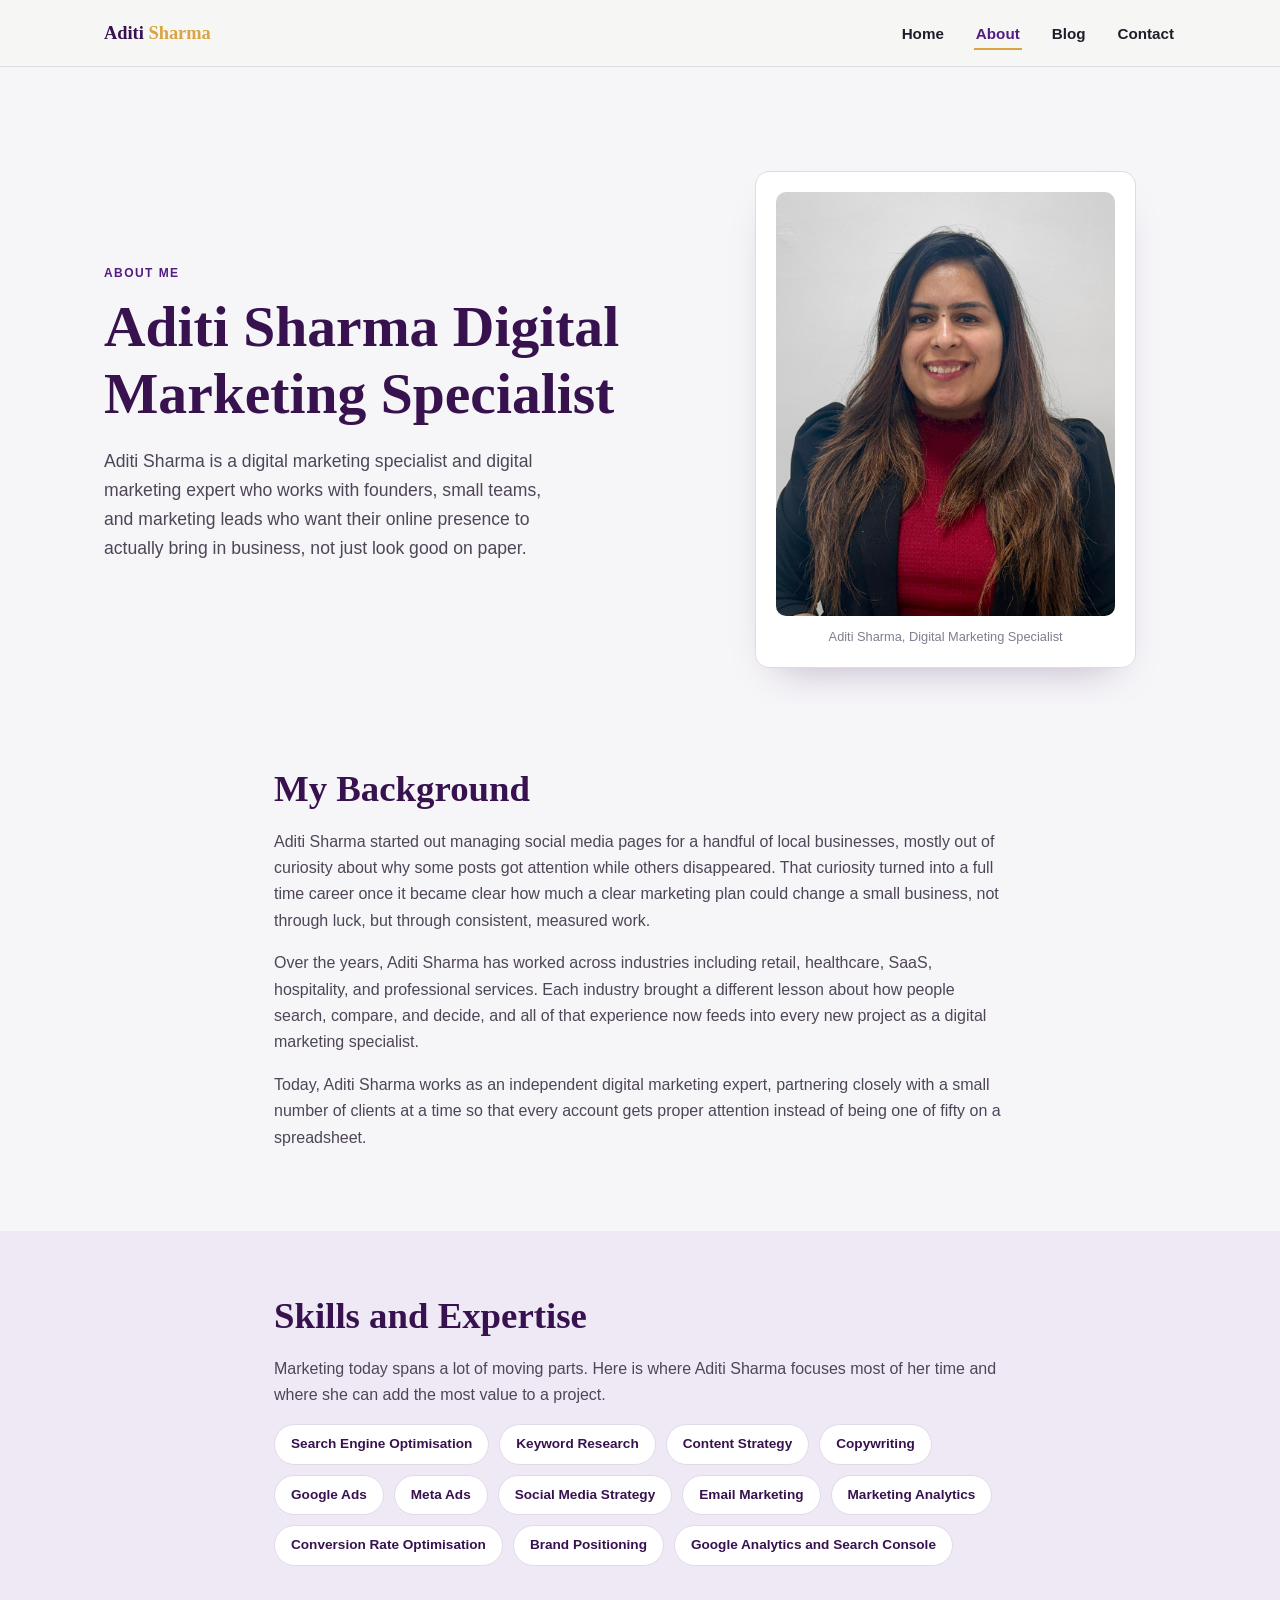
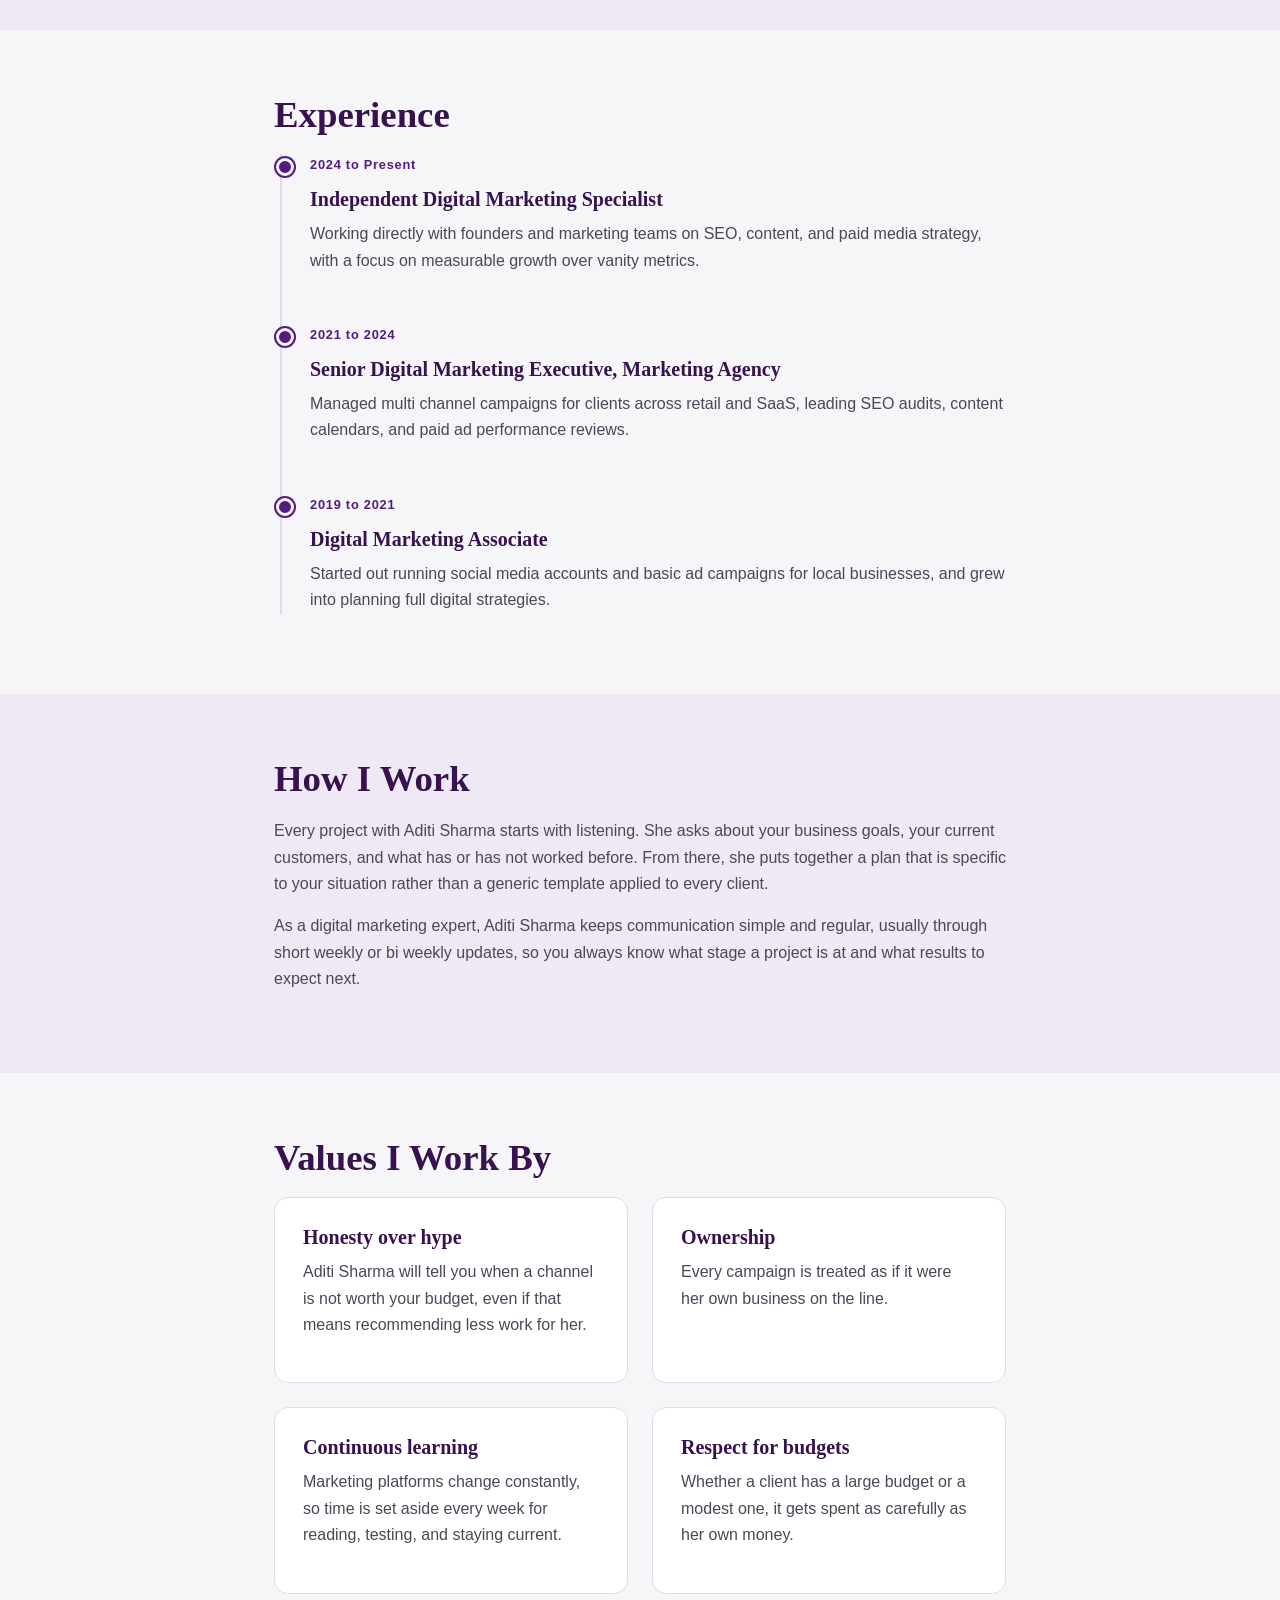
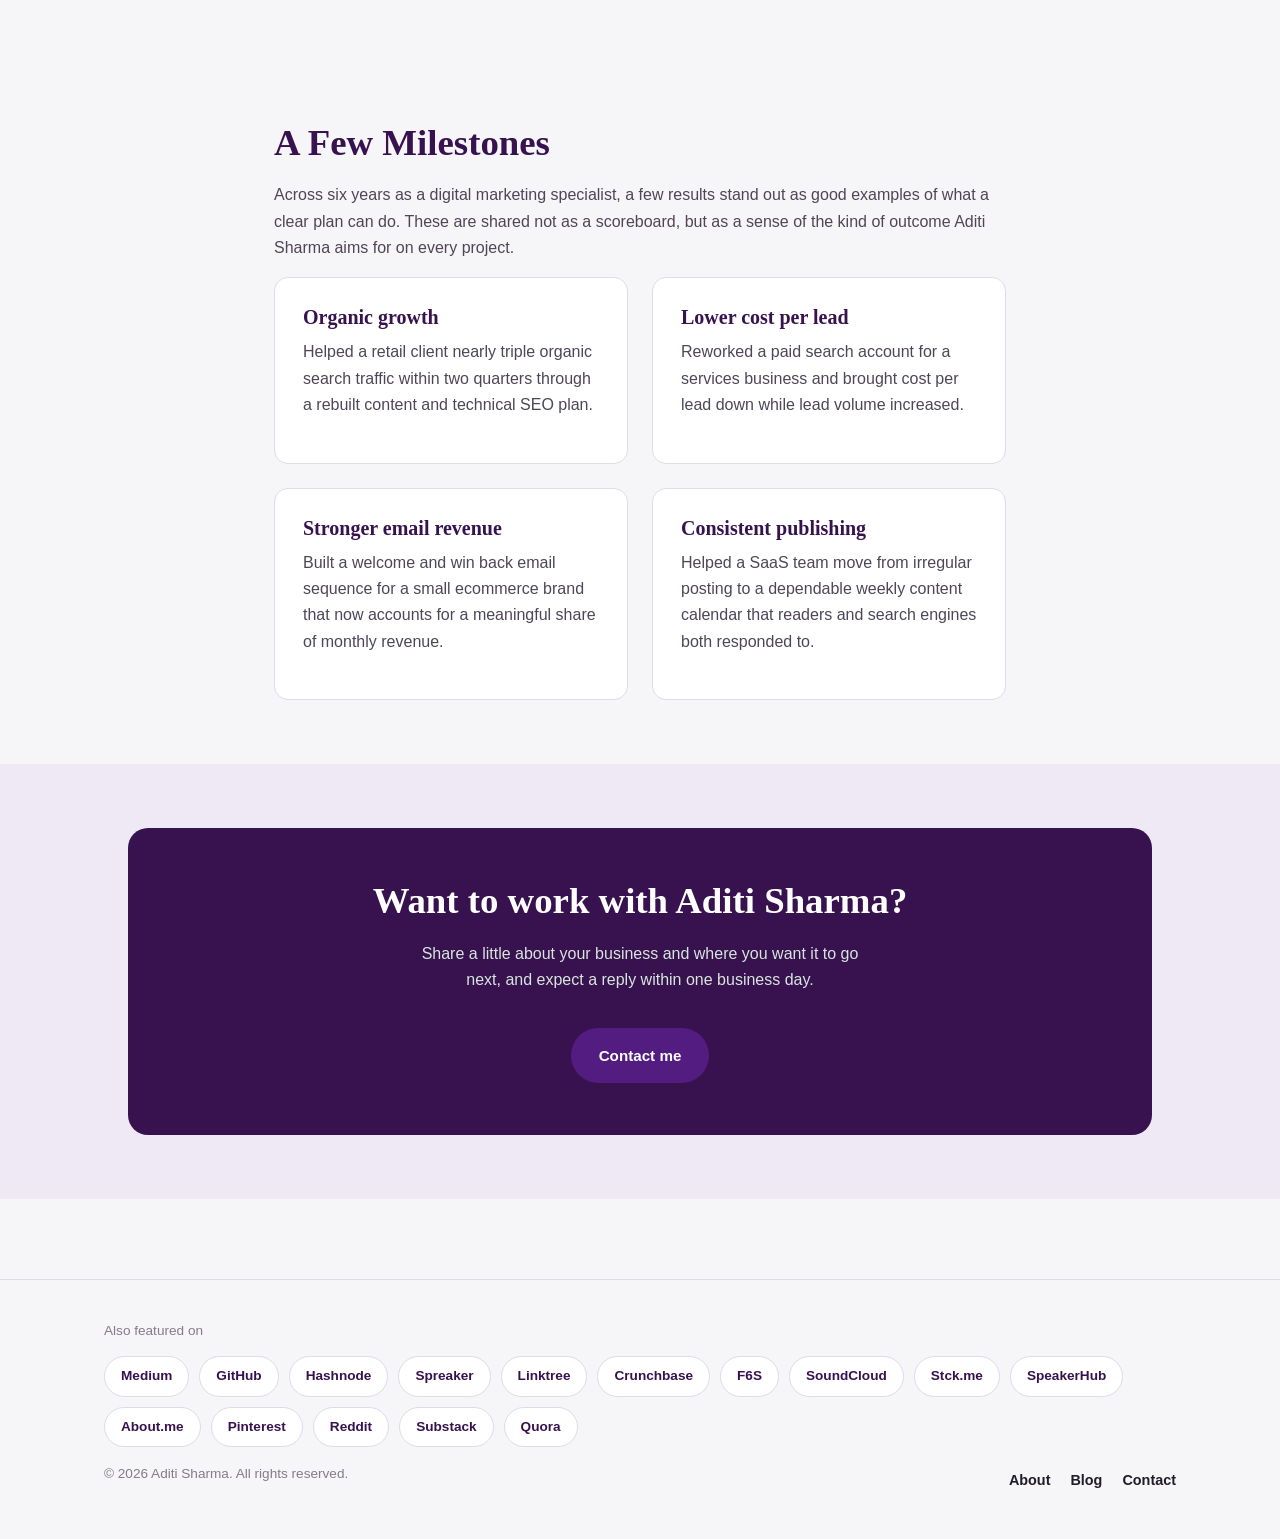
==== commit 1eef3cf6: "Add files via upload" ====
--- a/about.html
+++ b/about.html
@@ -188,12 +188,21 @@
   <div class="wrap" style="padding-bottom: 8px;">
     <p class="footer-note" style="margin-bottom: 14px;">Also featured on</p>
     <div class="pill-row" style="margin-bottom: 8px;">
-      <a href="https://aditisharmadigitalmarketingspecialist.journoportfolio.com/" class="pill" target="_blank" rel="noopener">Journo Portfolio</a>
-      <a href="https://aditisharmadigitalmarketing.carrd.co/" class="pill" target="_blank" rel="noopener">Carrd</a>
-      <a href="https://aditisharmadigitalmarketingspecialist.simdif.com/" class="pill" target="_blank" rel="noopener">Simdif</a>
-      <a href="https://aditi-sharma-digital-marketing.beehiiv.com/" class="pill" target="_blank" rel="noopener">Beehiiv</a>
-      <a href="https://aditisharmadigital.wixsite.com/home/" class="pill" target="_blank" rel="noopener">Wix</a>
-      <a href="https://sites.google.com/view/aditisharmadigitalmarketing/home" class="pill" target="_blank" rel="noopener">Google Sites</a>
+      <a href="https://medium.com/@aditisharmadigitalmarketing" class="pill" target="_blank" rel="noopener">Medium</a>
+      <a href="https://github.com/aditisharmadigitalmarketing/" class="pill" target="_blank" rel="noopener">GitHub</a>
+      <a href="https://aditisharmadigitalmarketingspecialist.hashnode.dev/" class="pill" target="_blank" rel="noopener">Hashnode</a>
+      <a href="https://www.spreaker.com/podcast/aditi-sharma-digital-marketing-specialis--7137764" class="pill" target="_blank" rel="noopener">Spreaker</a>
+      <a href="https://linktr.ee/aditisharmadigitalmarketing" class="pill" target="_blank" rel="noopener">Linktree</a>
+      <a href="https://www.crunchbase.com/person/aditi-sharma-digital-marketing-specialist" class="pill" target="_blank" rel="noopener">Crunchbase</a>
+      <a href="https://f6s.com/aditisharmadigitalmarketing#about" class="pill" target="_blank" rel="noopener">F6S</a>
+      <a href="https://soundcloud.com/aditisharmaexpert" class="pill" target="_blank" rel="noopener">SoundCloud</a>
+      <a href="https://aditisharmadigitalmarketing.stck.me/profile" class="pill" target="_blank" rel="noopener">Stck.me</a>
+      <a href="https://speakerhub.com/speaker/aditi-sharma" class="pill" target="_blank" rel="noopener">SpeakerHub</a>
+      <a href="https://about.me/aditisharmadigitalmarketing/" class="pill" target="_blank" rel="noopener">About.me</a>
+      <a href="https://www.pinterest.com/aditisharmadigitalmarketing/" class="pill" target="_blank" rel="noopener">Pinterest</a>
+      <a href="https://www.reddit.com/user/aditisharmamarketing/" class="pill" target="_blank" rel="noopener">Reddit</a>
+      <a href="https://substack.com/@aditisharmadigitalmarketing" class="pill" target="_blank" rel="noopener">Substack</a>
+      <a href="https://aditisharmadigitalmarketingspecialist.quora.com/" class="pill" target="_blank" rel="noopener">Quora</a>
     </div>
   </div>
   <div class="wrap footer-grid">
--- a/css/styles.css
+++ b/css/styles.css
@@ -325,6 +325,13 @@
   font-size: 0.85rem;
   font-weight: 600;
   color: var(--primary-dark);
+  transition: background 0.2s ease, border-color 0.2s ease;
+}
+
+a.pill:hover,
+a.pill:focus-visible{
+  background: var(--surface-alt);
+  border-color: var(--primary);
 }
 
 blockquote{
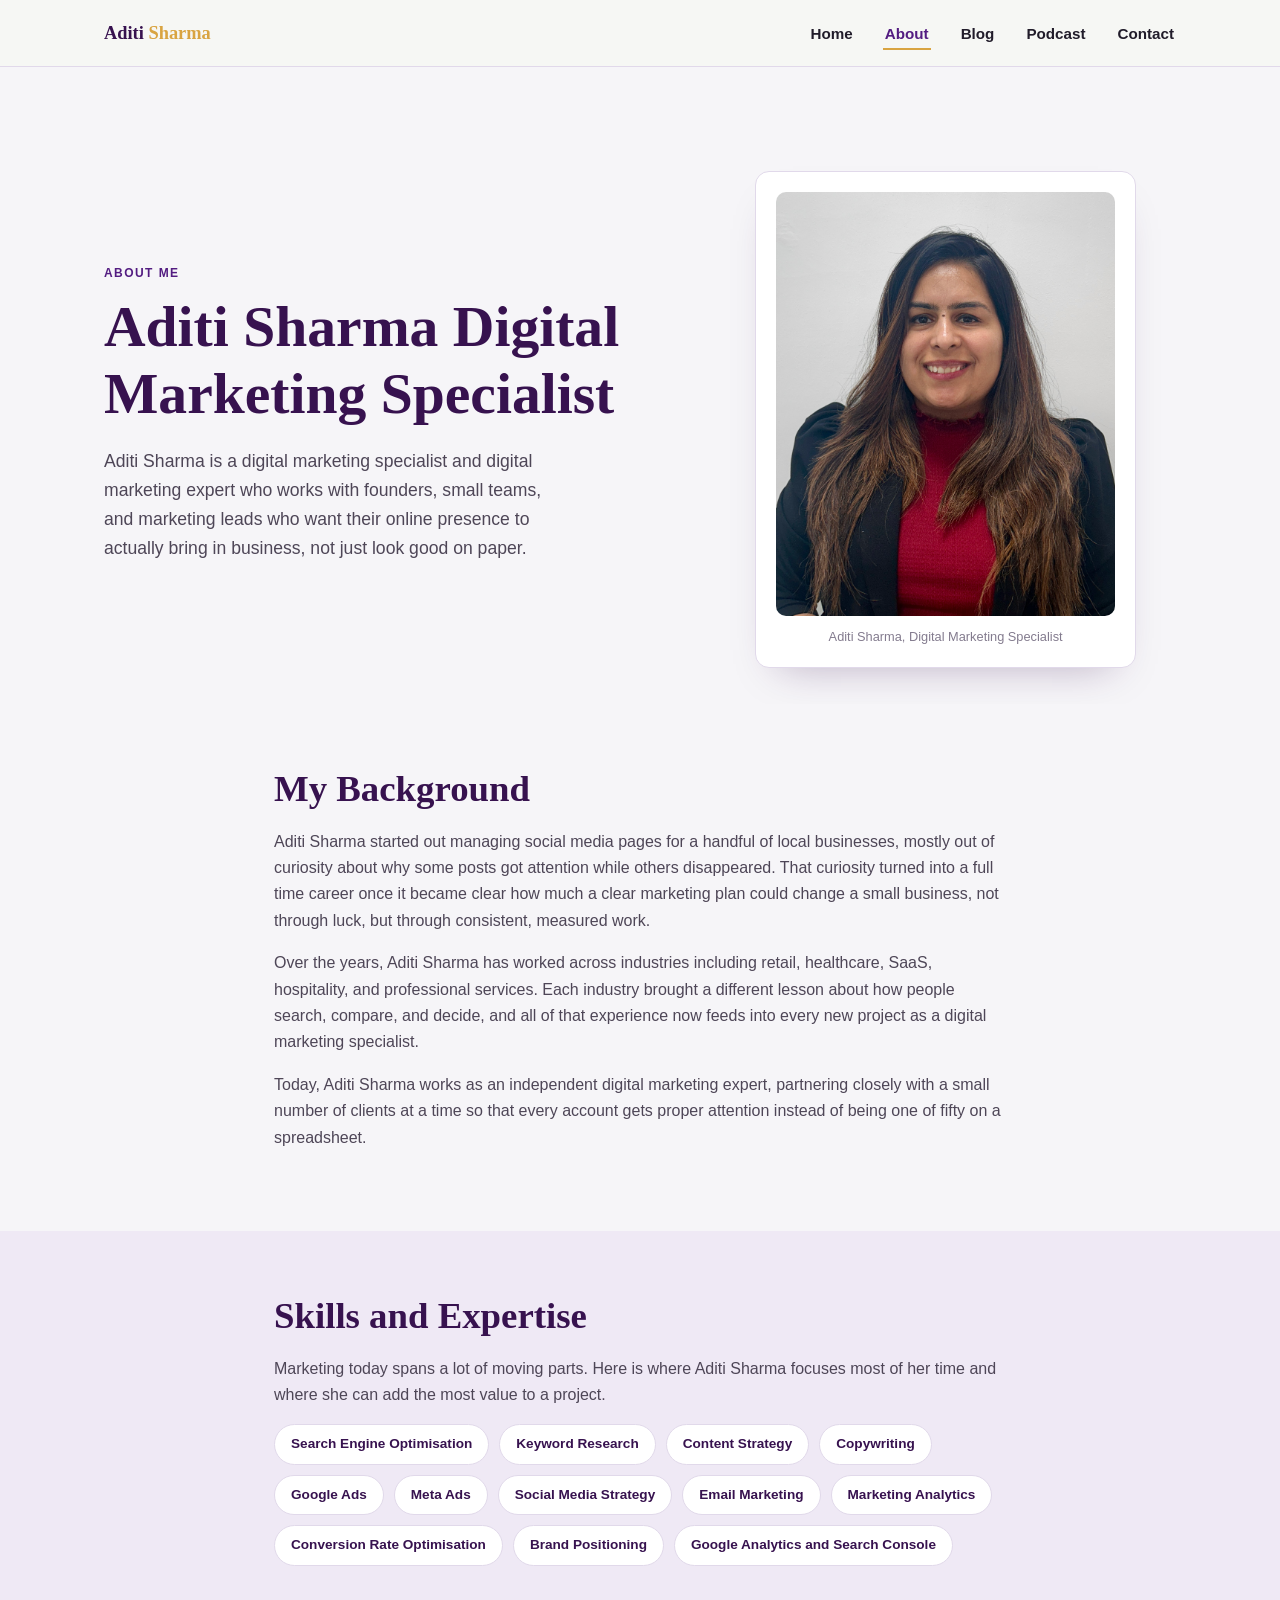
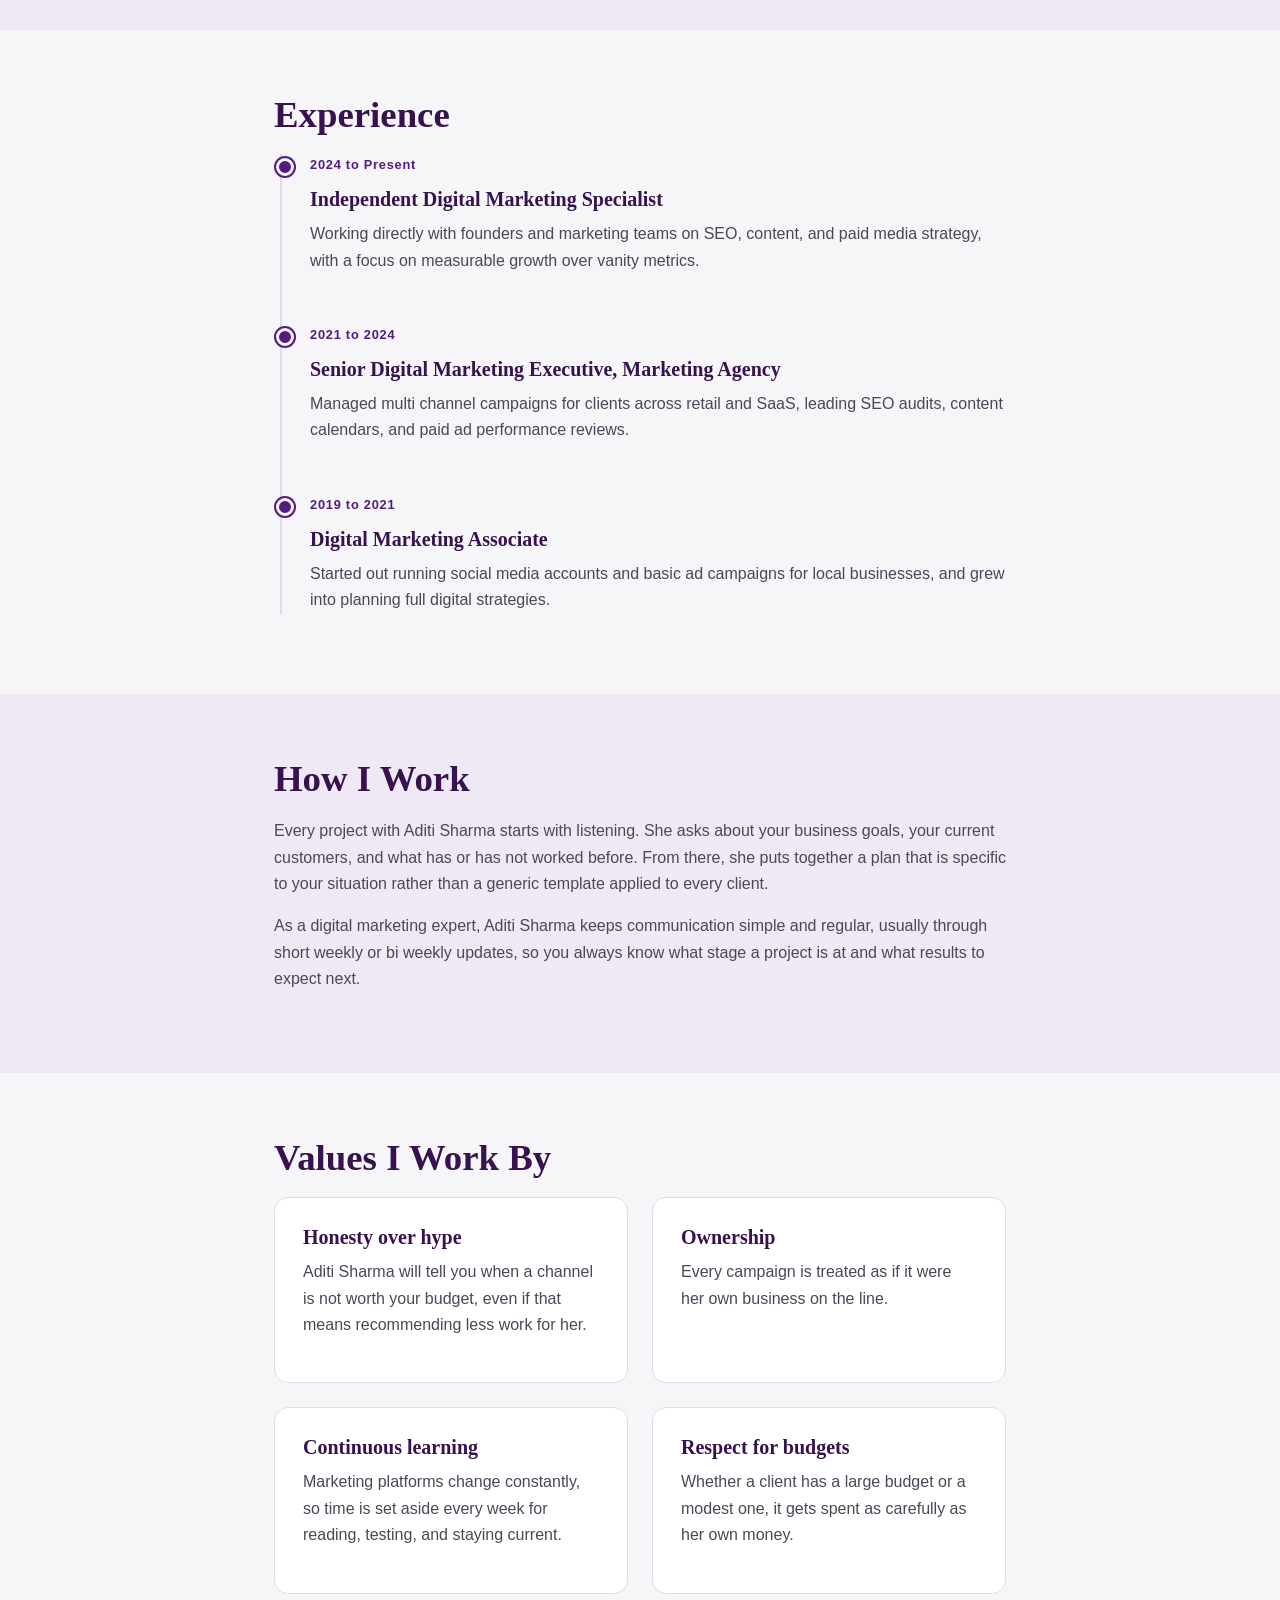
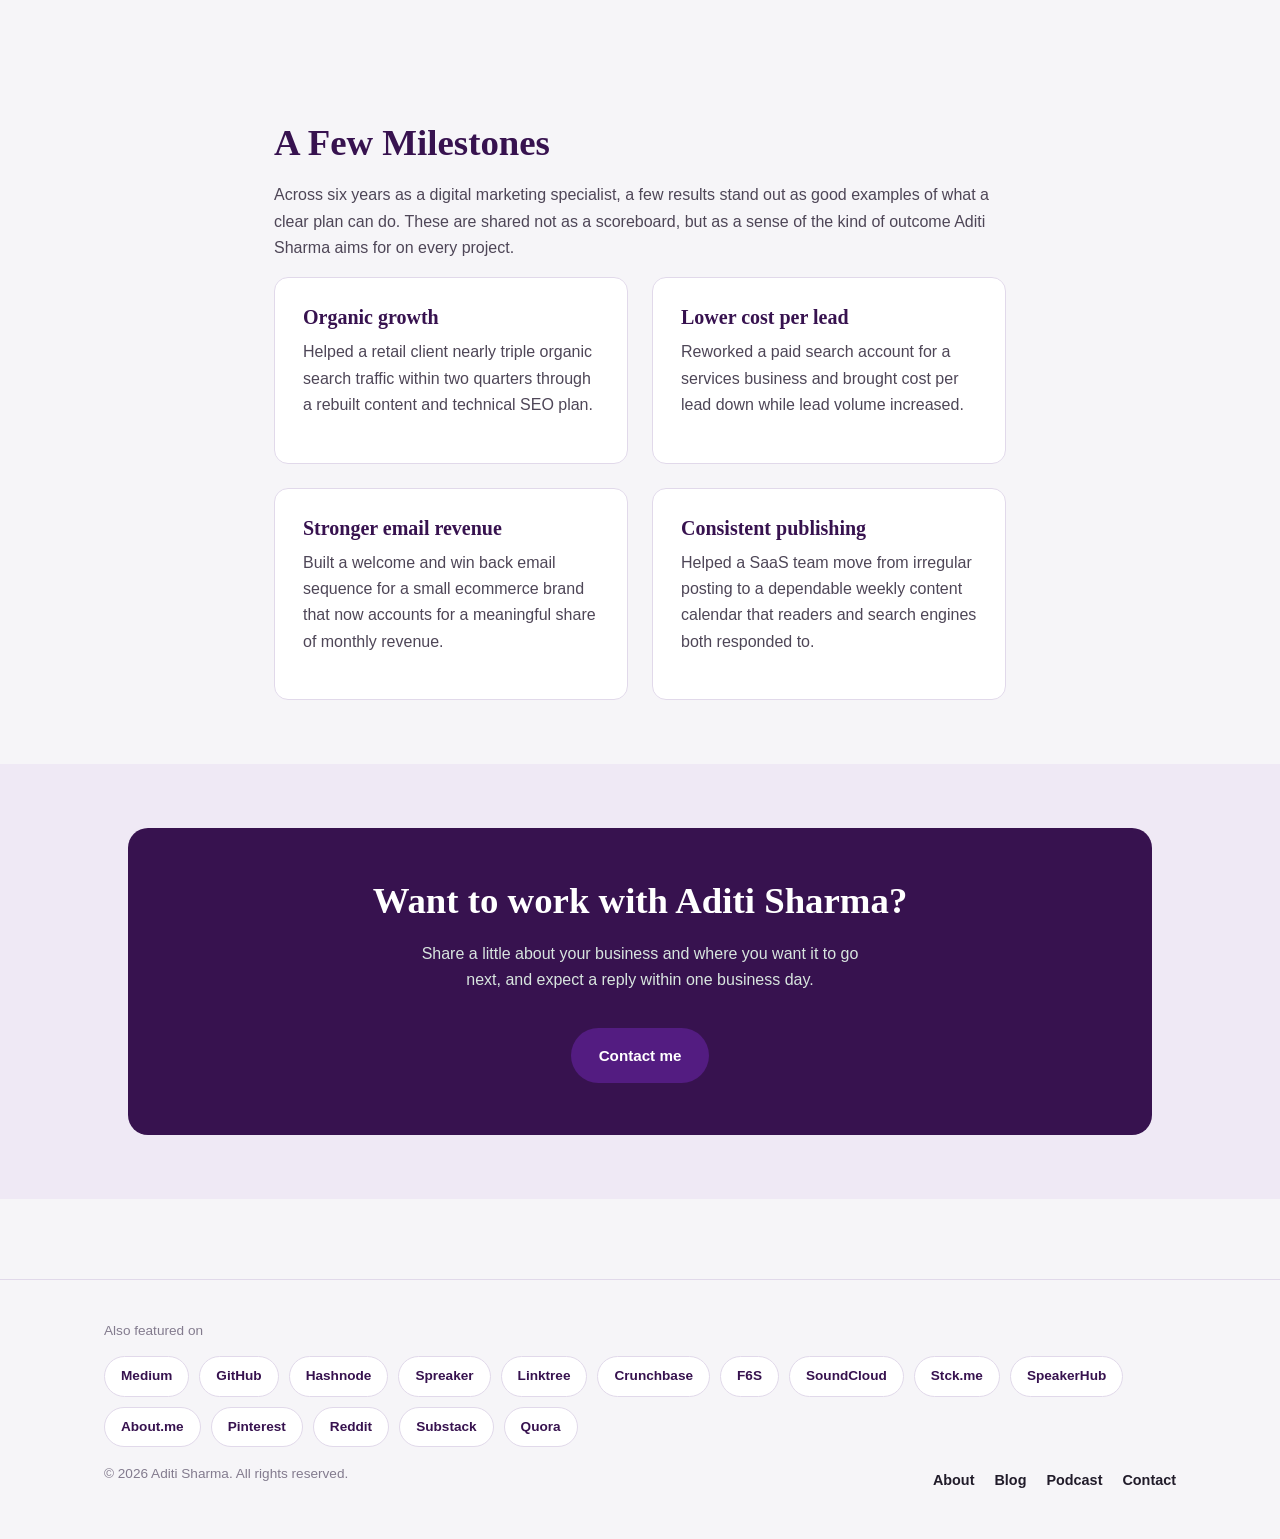
==== commit b16bce6a: "Add files via upload" ====
--- a/about.html
+++ b/about.html
@@ -41,6 +41,7 @@
       <li><a href="index.html">Home</a></li>
       <li><a href="about.html" aria-current="page">About</a></li>
       <li><a href="blog.html">Blog</a></li>
+      <li><a href="podcast.html">Podcast</a></li>
       <li><a href="contact.html">Contact</a></li>
     </ul>
   </nav>
@@ -210,6 +211,7 @@
     <ul class="footer-links">
       <li><a href="about.html">About</a></li>
       <li><a href="blog.html">Blog</a></li>
+      <li><a href="podcast.html">Podcast</a></li>
       <li><a href="contact.html">Contact</a></li>
     </ul>
   </div>
--- a/css/styles.css
+++ b/css/styles.css
@@ -37,6 +37,18 @@
 }
 
 img{ max-width: 100%; display: block; }
+
+p a:not(.pill):not(.btn){
+  color: var(--primary);
+  text-decoration: underline;
+  text-decoration-color: var(--gold);
+  text-underline-offset: 3px;
+}
+
+p a:not(.pill):not(.btn):hover,
+p a:not(.pill):not(.btn):focus-visible{
+  color: var(--primary-dark);
+}
 
 a{ color: inherit; text-decoration: none; }
 
